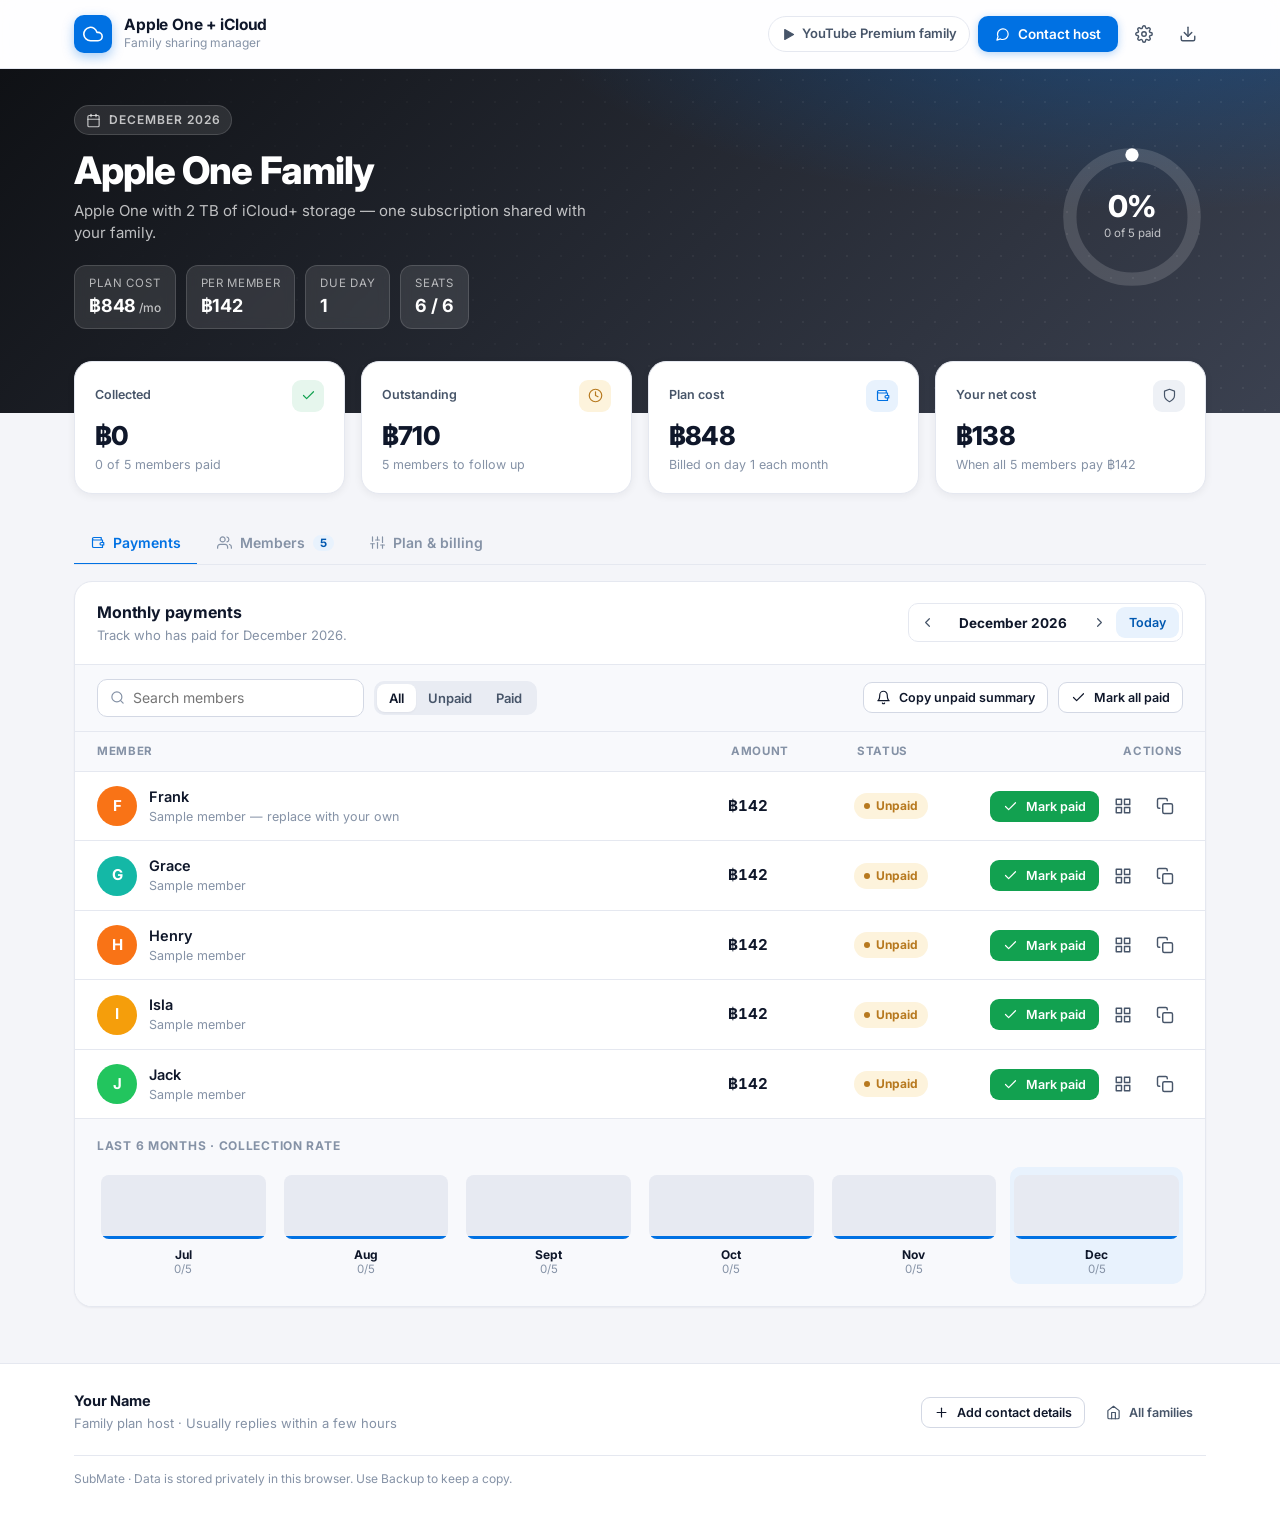
==== apple/index.html @ 01348d79 "Initial commit for SubMate" ====
<!DOCTYPE html>
<html lang="en" data-theme="apple">
<head>
  <meta charset="UTF-8">
  <meta name="viewport" content="width=device-width, initial-scale=1.0">
  <title>Apple One Family — Payments &amp; Members | SubMate</title>
  <meta name="description" content="Manage your Apple One + iCloud family plan: track monthly payments, members, and contact your host.">
  <link rel="preconnect" href="https://fonts.googleapis.com">
  <link rel="preconnect" href="https://fonts.gstatic.com" crossorigin>
  <link href="https://fonts.googleapis.com/css2?family=Inter:wght@400;500;600;700;800&family=Noto+Sans+Thai:wght@400;500;600;700&display=swap" rel="stylesheet">
  <link rel="stylesheet" href="../shared/app.css">
</head>
<body>
  <div id="app"></div>
  <noscript>This app needs JavaScript to run.</noscript>
  <script src="../shared/core.js"></script>
  <script src="config.js"></script>
  <script src="../shared/site.js"></script>
</body>
</html>
---- shared/app.css ----
/* ==========================================================================
   SubMate — Shared Design System
   Clean, light, professional. Brand accent is set per site via [data-theme].
   ========================================================================== */

:root {
  --font: 'Inter', 'Noto Sans Thai', -apple-system, BlinkMacSystemFont, 'Segoe UI', sans-serif;

  --bg: #f4f5f9;
  --surface: #ffffff;
  --surface-2: #f8f9fc;
  --border: #e5e8f0;
  --border-strong: #d3d8e4;
  --text: #0f172a;
  --text-2: #475569;
  --muted: #8592a6;

  --accent: #4f46e5;
  --accent-dark: #3730a3;
  --accent-soft: #eef0ff;
  --hero-from: #131a33;
  --hero-to: #2b2f6b;

  --green: #12a150;
  --green-soft: #e6f6ed;
  --amber: #b7791f;
  --amber-soft: #fdf3dc;
  --red: #d92d3a;
  --red-soft: #fdecee;

  --r-sm: 8px;
  --r-md: 12px;
  --r-lg: 18px;
  --r-pill: 999px;

  --shadow-xs: 0 1px 2px rgba(15, 23, 42, .05);
  --shadow-sm: 0 2px 8px rgba(15, 23, 42, .06);
  --shadow-md: 0 8px 28px rgba(15, 23, 42, .10);
  --shadow-lg: 0 24px 60px rgba(15, 23, 42, .22);
  --ease: cubic-bezier(.2, .8, .2, 1);
}

[data-theme="youtube"] {
  --accent: #e5242b;
  --accent-dark: #b3141b;
  --accent-soft: #fdecec;
  --hero-from: #16090b;
  --hero-to: #6a1119;
}

[data-theme="apple"] {
  --accent: #0071e3;
  --accent-dark: #0058b0;
  --accent-soft: #e8f2fd;
  --hero-from: #0f1115;
  --hero-to: #3b4150;
}

*, *::before, *::after { box-sizing: border-box; margin: 0; padding: 0; }
html { scroll-behavior: smooth; }

body {
  font-family: var(--font);
  background: var(--bg);
  color: var(--text);
  line-height: 1.5;
  font-size: 15px;
  -webkit-font-smoothing: antialiased;
  min-height: 100vh;
  display: flex;
  flex-direction: column;
}

#app { flex: 1; display: flex; flex-direction: column; }
button { font-family: inherit; cursor: pointer; border: 0; background: none; color: inherit; }
a { color: inherit; text-decoration: none; }
:focus-visible { outline: 2px solid var(--accent); outline-offset: 2px; border-radius: 6px; }

.ic { width: 18px; height: 18px; flex: none; }
.ic.sm { width: 15px; height: 15px; }
.ic.lg { width: 22px; height: 22px; }

.container { width: 100%; max-width: 1180px; margin: 0 auto; padding: 0 24px; }

/* ---------- Top bar ---------- */
.topbar {
  position: sticky; top: 0; z-index: 50;
  background: rgba(255, 255, 255, .86);
  backdrop-filter: saturate(160%) blur(14px);
  -webkit-backdrop-filter: saturate(160%) blur(14px);
  border-bottom: 1px solid var(--border);
}
.topbar-inner {
  display: flex; align-items: center; gap: 16px;
  height: 68px;
}
.brand { display: flex; align-items: center; gap: 12px; min-width: 0; }
.brand-logo {
  width: 38px; height: 38px; border-radius: 10px; flex: none;
  display: grid; place-items: center; color: #fff;
  background: var(--accent);
  box-shadow: 0 4px 12px color-mix(in srgb, var(--accent) 35%, transparent);
}
.brand-logo svg { width: 20px; height: 20px; }
.brand-name { font-weight: 700; font-size: 15.5px; letter-spacing: -.01em; line-height: 1.2; white-space: nowrap; }
.brand-sub { font-size: 12px; color: var(--muted); white-space: nowrap; }

.topbar-spacer { flex: 1; }
.topbar-actions { display: flex; align-items: center; gap: 8px; }

.site-switch {
  display: inline-flex; align-items: center; gap: 6px;
  padding: 7px 12px; border-radius: var(--r-pill);
  font-size: 13px; font-weight: 600; color: var(--text-2);
  border: 1px solid var(--border); background: var(--surface);
  transition: all .15s var(--ease);
}
.site-switch:hover { border-color: var(--border-strong); color: var(--text); box-shadow: var(--shadow-xs); }

/* ---------- Buttons ---------- */
.btn {
  display: inline-flex; align-items: center; justify-content: center; gap: 8px;
  padding: 9px 16px; border-radius: 10px;
  font-size: 13.5px; font-weight: 600; line-height: 1.2;
  border: 1px solid transparent; white-space: nowrap;
  transition: transform .15s var(--ease), box-shadow .15s var(--ease), background .15s, border-color .15s, color .15s;
}
.btn:active { transform: translateY(1px); }
.btn-primary { background: var(--accent); color: #fff; box-shadow: 0 2px 8px color-mix(in srgb, var(--accent) 30%, transparent); }
.btn-primary:hover { background: var(--accent-dark); box-shadow: 0 6px 16px color-mix(in srgb, var(--accent) 35%, transparent); }
.btn-secondary { background: var(--surface); border-color: var(--border-strong); color: var(--text); }
.btn-secondary:hover { background: var(--surface-2); border-color: #bcc4d4; }
.btn-ghost { color: var(--text-2); }
.btn-ghost:hover { background: rgba(15, 23, 42, .05); color: var(--text); }
.btn-soft { background: var(--accent-soft); color: var(--accent-dark); }
.btn-soft:hover { background: color-mix(in srgb, var(--accent) 18%, white); }
.btn-success { background: var(--green); color: #fff; }
.btn-success:hover { background: #0e8a43; }
.btn-danger { background: var(--red-soft); color: var(--red); }
.btn-danger:hover { background: #fbd9dd; }
.btn-sm { padding: 7px 12px; font-size: 12.5px; border-radius: 9px; }
.btn-block { width: 100%; }
.btn[disabled] { opacity: .5; pointer-events: none; }

.icon-btn {
  width: 36px; height: 36px; border-radius: 10px;
  display: inline-grid; place-items: center; color: var(--text-2);
  transition: background .15s, color .15s;
}
.icon-btn:hover { background: rgba(15, 23, 42, .06); color: var(--text); }

/* ---------- Hero ---------- */
.hero {
  background:
    radial-gradient(900px 300px at 90% -20%, color-mix(in srgb, var(--accent) 35%, transparent), transparent 70%),
    linear-gradient(135deg, var(--hero-from), var(--hero-to));
  color: #fff;
  padding: 36px 0 84px;
  position: relative;
  overflow: hidden;
}
.hero::after {
  content: ''; position: absolute; inset: 0; pointer-events: none;
  background-image: radial-gradient(rgba(255, 255, 255, .06) 1px, transparent 1px);
  background-size: 22px 22px;
  mask-image: linear-gradient(90deg, transparent, #000 70%);
  -webkit-mask-image: linear-gradient(90deg, transparent, #000 70%);
}
.hero-inner { position: relative; z-index: 1; display: flex; align-items: center; justify-content: space-between; gap: 32px; flex-wrap: wrap; }
.hero-eyebrow {
  display: inline-flex; align-items: center; gap: 8px; font-size: 12px; font-weight: 600;
  letter-spacing: .08em; text-transform: uppercase; color: rgba(255, 255, 255, .72);
  padding: 5px 11px; border-radius: var(--r-pill); background: rgba(255, 255, 255, .1); border: 1px solid rgba(255, 255, 255, .14);
}
.hero h1 { font-size: clamp(26px, 4vw, 38px); font-weight: 800; letter-spacing: -.025em; line-height: 1.12; margin: 14px 0 8px; }
.hero p { color: rgba(255, 255, 255, .72); max-width: 520px; font-size: 15px; }
.hero-chips { display: flex; gap: 10px; flex-wrap: wrap; margin-top: 20px; }
.hero-chip {
  padding: 9px 14px; border-radius: 12px; background: rgba(255, 255, 255, .1);
  border: 1px solid rgba(255, 255, 255, .14); backdrop-filter: blur(6px);
}
.hero-chip .k { font-size: 11.5px; color: rgba(255, 255, 255, .65); text-transform: uppercase; letter-spacing: .06em; }
.hero-chip .v { font-size: 18px; font-weight: 700; letter-spacing: -.01em; }

.ring-wrap { position: relative; width: 148px; height: 148px; flex: none; }
.ring-wrap svg { width: 100%; height: 100%; transform: rotate(-90deg); }
.ring-bg { fill: none; stroke: rgba(255, 255, 255, .14); stroke-width: 9; }
.ring-fg { fill: none; stroke: #fff; stroke-width: 9; stroke-linecap: round; transition: stroke-dasharray .6s var(--ease); }
.ring-label { position: absolute; inset: 0; display: grid; place-content: center; text-align: center; }
.ring-label b { font-size: 30px; font-weight: 800; letter-spacing: -.03em; line-height: 1; }
.ring-label span { font-size: 11.5px; color: rgba(255, 255, 255, .7); margin-top: 4px; }

/* ---------- KPI ---------- */
.kpis {
  display: grid; grid-template-columns: repeat(4, 1fr); gap: 16px;
  margin-top: -52px; position: relative; z-index: 2;
}
.kpi {
  background: var(--surface); border: 1px solid var(--border); border-radius: var(--r-lg);
  padding: 18px 20px; box-shadow: var(--shadow-sm);
}
.kpi-top { display: flex; align-items: center; justify-content: space-between; margin-bottom: 10px; }
.kpi-label { font-size: 12.5px; font-weight: 600; color: var(--text-2); }
.kpi-ic { width: 32px; height: 32px; border-radius: 9px; display: grid; place-items: center; }
.kpi-ic.green { background: var(--green-soft); color: var(--green); }
.kpi-ic.amber { background: var(--amber-soft); color: var(--amber); }
.kpi-ic.accent { background: var(--accent-soft); color: var(--accent); }
.kpi-ic.slate { background: #eef1f6; color: #475569; }
.kpi-value { font-size: 26px; font-weight: 800; letter-spacing: -.03em; line-height: 1.1; }
.kpi-sub { font-size: 12.5px; color: var(--muted); margin-top: 6px; }

/* ---------- Tabs ---------- */
.tabs {
  display: flex; gap: 4px; margin: 28px 0 16px;
  border-bottom: 1px solid var(--border); overflow-x: auto;
}
.tab {
  display: inline-flex; align-items: center; gap: 8px;
  padding: 12px 16px; font-size: 14px; font-weight: 600; color: var(--muted);
  border-bottom: 2px solid transparent; margin-bottom: -1px; white-space: nowrap;
  transition: color .15s, border-color .15s;
}
.tab:hover { color: var(--text); }
.tab.active { color: var(--accent); border-color: var(--accent); }
.tab .count {
  font-size: 11.5px; padding: 1px 7px; border-radius: var(--r-pill);
  background: var(--accent-soft); color: var(--accent-dark); font-weight: 700;
}

/* ---------- Panels ---------- */
.panel {
  background: var(--surface); border: 1px solid var(--border);
  border-radius: var(--r-lg); box-shadow: var(--shadow-xs); overflow: hidden;
}
.panel.anim { animation: rise .25s var(--ease); }
@keyframes rise { from { opacity: 0; transform: translateY(6px); } to { opacity: 1; transform: none; } }

.panel-head {
  display: flex; align-items: center; justify-content: space-between; gap: 14px; flex-wrap: wrap;
  padding: 18px 22px; border-bottom: 1px solid var(--border);
}
.panel-title { font-size: 16px; font-weight: 700; letter-spacing: -.01em; }
.panel-desc { font-size: 13px; color: var(--muted); margin-top: 2px; }
.panel-body { padding: 22px; }

/* ---------- Month nav ---------- */
.month-nav {
  display: inline-flex; align-items: center; gap: 2px;
  border: 1px solid var(--border); border-radius: 10px; padding: 3px; background: var(--surface);
}
.month-label { min-width: 138px; text-align: center; font-weight: 700; font-size: 13.5px; padding: 0 6px; }
.month-nav .icon-btn { width: 30px; height: 30px; border-radius: 8px; }

/* ---------- Toolbar ---------- */
.toolbar {
  display: flex; align-items: center; justify-content: space-between; gap: 12px; flex-wrap: wrap;
  padding: 14px 22px; background: var(--surface-2); border-bottom: 1px solid var(--border);
}
.toolbar-left, .toolbar-right { display: flex; align-items: center; gap: 10px; flex-wrap: wrap; }

.search {
  display: flex; align-items: center; gap: 8px; min-width: 240px;
  background: var(--surface); border: 1px solid var(--border-strong); border-radius: 10px; padding: 0 12px; height: 38px;
  color: var(--muted); transition: border-color .15s, box-shadow .15s;
}
.search:focus-within { border-color: var(--accent); box-shadow: 0 0 0 3px color-mix(in srgb, var(--accent) 16%, transparent); }
.search input { border: 0; outline: 0; background: transparent; width: 100%; font: inherit; font-size: 14px; color: var(--text); }

.segmented { display: inline-flex; padding: 3px; background: #e9ecf3; border-radius: 10px; }
.segmented button {
  padding: 6px 12px; border-radius: 8px; font-size: 13px; font-weight: 600; color: var(--text-2);
  transition: all .15s;
}
.segmented button.active { background: var(--surface); color: var(--text); box-shadow: var(--shadow-xs); }

/* ---------- Rows / table ---------- */
.rows { display: flex; flex-direction: column; }
.row {
  display: grid; grid-template-columns: minmax(0, 2.2fr) 110px 120px minmax(190px, auto);
  align-items: center; gap: 16px; padding: 14px 22px;
  border-bottom: 1px solid var(--border);
  transition: background .15s;
}
.row:last-child { border-bottom: 0; }
.row:not(.head):hover { background: var(--surface-2); }
.row.head {
  padding-top: 11px; padding-bottom: 11px; background: var(--surface-2);
  font-size: 11.5px; font-weight: 700; letter-spacing: .06em; text-transform: uppercase; color: var(--muted);
}
.row.members { grid-template-columns: minmax(0, 2fr) minmax(0, 1.6fr) 110px 120px; }
.row.members .acts { justify-content: flex-end; }

.who { display: flex; align-items: center; gap: 12px; min-width: 0; }
.avatar {
  width: 40px; height: 40px; border-radius: 50%; flex: none;
  display: grid; place-items: center; font-weight: 700; font-size: 15px; color: #fff;
}
.who-name { font-weight: 600; font-size: 14.5px; white-space: nowrap; overflow: hidden; text-overflow: ellipsis; }
.who-meta { font-size: 12.5px; color: var(--muted); white-space: nowrap; overflow: hidden; text-overflow: ellipsis; }
.amt { font-weight: 700; font-variant-numeric: tabular-nums; }
.acts { display: flex; align-items: center; gap: 6px; justify-content: flex-end; }

.badge {
  display: inline-flex; align-items: center; gap: 6px;
  padding: 4px 10px; border-radius: var(--r-pill); font-size: 12px; font-weight: 700;
}
.badge::before { content: ''; width: 6px; height: 6px; border-radius: 50%; background: currentColor; }
.badge.paid { background: var(--green-soft); color: var(--green); }
.badge.pending { background: var(--amber-soft); color: var(--amber); }

.empty { text-align: center; padding: 56px 20px; color: var(--muted); }
.empty b { display: block; color: var(--text); font-size: 15px; margin-bottom: 4px; }

/* ---------- History strip ---------- */
.history { padding: 18px 22px 22px; border-top: 1px solid var(--border); background: var(--surface-2); }
.history-title { font-size: 12px; font-weight: 700; letter-spacing: .06em; text-transform: uppercase; color: var(--muted); margin-bottom: 12px; }
.history-bars { display: grid; grid-template-columns: repeat(6, 1fr); gap: 10px; }
.hbar { text-align: center; padding: 8px 4px; border-radius: 10px; transition: background .15s; }
.hbar:hover { background: rgba(15, 23, 42, .04); }
.hbar.current { background: var(--accent-soft); }
.hbar-track { height: 64px; background: #e7eaf2; border-radius: 8px; display: flex; align-items: flex-end; overflow: hidden; }
.hbar-fill { width: 100%; background: var(--accent); border-radius: 8px; transition: height .4s var(--ease); min-height: 3px; }
.hbar-m { font-size: 12px; font-weight: 700; margin-top: 8px; }
.hbar-v { font-size: 11.5px; color: var(--muted); }

/* ---------- Plan tab ---------- */
.grid-2 { display: grid; grid-template-columns: 1.15fr 1fr; gap: 24px; }
.breakdown { background: var(--surface-2); border: 1px solid var(--border); border-radius: var(--r-md); padding: 6px 18px; }
.bk-row { display: flex; align-items: center; justify-content: space-between; gap: 12px; padding: 12px 0; border-bottom: 1px dashed var(--border-strong); font-size: 14px; }
.bk-row:last-child { border-bottom: 0; }
.bk-row span:first-child { color: var(--text-2); }
.bk-row b { font-variant-numeric: tabular-nums; }
.bk-row.total { font-size: 15.5px; }
.bk-row.total b { color: var(--accent); }
.seat-meter { margin-bottom: 20px; }
.seat-head { display: flex; justify-content: space-between; font-size: 13px; font-weight: 600; margin-bottom: 8px; }
.seat-track { height: 8px; border-radius: var(--r-pill); background: #e7eaf2; overflow: hidden; }
.seat-fill { height: 100%; border-radius: var(--r-pill); background: var(--accent); transition: width .4s var(--ease); }
.seat-fill.over { background: var(--red); }

/* ---------- Forms ---------- */
.field { margin-bottom: 16px; }
.field label { display: block; font-size: 13px; font-weight: 600; margin-bottom: 6px; color: var(--text); }
.field .hint { font-size: 12px; color: var(--muted); margin-top: 5px; }
.input, .textarea, .select {
  width: 100%; font: inherit; font-size: 14px; color: var(--text);
  background: var(--surface); border: 1px solid var(--border-strong); border-radius: 10px;
  padding: 10px 12px; transition: border-color .15s, box-shadow .15s;
}
.textarea { resize: vertical; min-height: 96px; line-height: 1.5; }
.input:focus, .textarea:focus, .select:focus {
  outline: 0; border-color: var(--accent); box-shadow: 0 0 0 3px color-mix(in srgb, var(--accent) 16%, transparent);
}
.input-affix { position: relative; }
.input-affix .affix { position: absolute; left: 12px; top: 50%; transform: translateY(-50%); color: var(--muted); font-weight: 600; pointer-events: none; }
.input-affix .input { padding-left: 28px; }
.field-row { display: grid; grid-template-columns: 1fr 1fr; gap: 14px; }
.section-label {
  font-size: 11.5px; font-weight: 700; letter-spacing: .08em; text-transform: uppercase; color: var(--muted);
  margin: 6px 0 12px; padding-top: 6px;
}
.section-label:not(:first-child) { margin-top: 12px; border-top: 1px solid var(--border); padding-top: 18px; }
.toggle-row { display: flex; align-items: center; justify-content: space-between; gap: 12px; padding: 12px 14px; border: 1px solid var(--border-strong); border-radius: 10px; margin-bottom: 16px; }
.toggle-row b { font-size: 14px; display: block; }
.toggle-row small { color: var(--muted); font-size: 12.5px; }
.switch { position: relative; width: 42px; height: 24px; flex: none; }
.switch input { position: absolute; opacity: 0; inset: 0; cursor: pointer; z-index: 1; }
.switch span { position: absolute; inset: 0; background: #cbd2df; border-radius: var(--r-pill); transition: background .2s; }
.switch span::after { content: ''; position: absolute; width: 18px; height: 18px; left: 3px; top: 3px; background: #fff; border-radius: 50%; box-shadow: 0 1px 3px rgba(0, 0, 0, .25); transition: transform .2s var(--ease); }
.switch input:checked + span { background: var(--accent); }
.switch input:checked + span::after { transform: translateX(18px); }

/* ---------- Modals ---------- */
.modal-overlay {
  position: fixed; inset: 0; z-index: 200; display: flex; align-items: center; justify-content: center;
  padding: 20px; background: rgba(15, 23, 42, .55); backdrop-filter: blur(4px); -webkit-backdrop-filter: blur(4px);
  animation: fade .18s ease;
}
@keyframes fade { from { opacity: 0; } to { opacity: 1; } }
.modal {
  background: var(--surface); border-radius: 20px; box-shadow: var(--shadow-lg);
  width: 100%; max-width: 520px; max-height: calc(100vh - 40px); display: flex; flex-direction: column;
  animation: pop .22s var(--ease);
}
.modal.wide { max-width: 640px; }
@keyframes pop { from { opacity: 0; transform: translateY(12px) scale(.98); } to { opacity: 1; transform: none; } }
.modal-head { display: flex; align-items: center; justify-content: space-between; padding: 20px 24px 14px; }
.modal-head h2 { font-size: 18px; font-weight: 700; letter-spacing: -.01em; }
.modal-head p { font-size: 13px; color: var(--muted); margin-top: 2px; }
.modal-body { padding: 4px 24px 20px; overflow-y: auto; }
.modal-foot { display: flex; justify-content: flex-end; gap: 10px; padding: 14px 24px; border-top: 1px solid var(--border); background: var(--surface-2); border-radius: 0 0 20px 20px; }

/* ---------- Contact ---------- */
.host-card { display: flex; align-items: center; gap: 14px; padding: 16px; border-radius: var(--r-md); background: var(--accent-soft); margin-bottom: 18px; }
.host-card .avatar { width: 52px; height: 52px; font-size: 20px; background: var(--accent); }
.host-card b { font-size: 16px; display: block; }
.host-card span { font-size: 13px; color: var(--text-2); }
.contact-list { display: flex; flex-direction: column; gap: 10px; }
.contact-item {
  display: flex; align-items: center; gap: 14px; padding: 12px 14px;
  border: 1px solid var(--border); border-radius: var(--r-md); transition: all .15s var(--ease); background: var(--surface);
}
.contact-item:hover { border-color: var(--accent); box-shadow: var(--shadow-sm); transform: translateY(-1px); }
.contact-link { flex: 1; min-width: 0; display: flex; align-items: center; gap: 14px; color: inherit; }
.contact-ic { width: 40px; height: 40px; border-radius: 11px; display: grid; place-items: center; flex: none; color: #fff; }
.contact-ic.line { background: #06c755; }
.contact-ic.phone { background: #2563eb; }
.contact-ic.mail { background: #7c3aed; }
.contact-ic.fb { background: #1877f2; }
.contact-ic.ig { background: linear-gradient(135deg, #f58529, #dd2a7b 55%, #8134af); }
.contact-main { flex: 1; min-width: 0; }
.contact-main small { display: block; font-size: 11.5px; color: var(--muted); text-transform: uppercase; letter-spacing: .06em; font-weight: 600; }
.contact-main b { font-size: 14.5px; word-break: break-all; }
.contact-item.unset { opacity: .55; border-style: dashed; }
.contact-item.unset:hover { transform: none; box-shadow: none; border-color: var(--border); }
.contact-note { display: flex; align-items: center; gap: 8px; margin-top: 16px; font-size: 13px; color: var(--text-2); background: var(--surface-2); padding: 10px 12px; border-radius: 10px; }

/* ---------- Bill / QR ---------- */
.bill { background: var(--surface-2); border: 1px solid var(--border); border-radius: var(--r-md); padding: 16px; margin-bottom: 16px; }
.bill-head { display: flex; align-items: center; gap: 12px; margin-bottom: 12px; }
.bill-line { display: flex; justify-content: space-between; font-size: 14px; padding: 6px 0; color: var(--text-2); }
.bill-total { display: flex; justify-content: space-between; align-items: center; border-top: 1px dashed var(--border-strong); padding-top: 12px; margin-top: 6px; font-weight: 600; }
.bill-total b { font-size: 24px; color: var(--accent); letter-spacing: -.02em; }
.qr-card { border: 1px solid var(--border); border-radius: var(--r-md); padding: 18px; text-align: center; margin-bottom: 16px; }
.qr-badge { display: inline-block; background: #003764; color: #fff; font-size: 12px; font-weight: 700; letter-spacing: .06em; padding: 4px 12px; border-radius: var(--r-pill); margin-bottom: 12px; }
.qr-card .qr-img { display: block; margin: 0 auto; border: 1px solid var(--border); border-radius: 12px; padding: 8px; background: #fff; max-width: 100%; }
.qr-meta { margin-top: 12px; font-size: 13px; color: var(--text-2); display: flex; flex-direction: column; gap: 6px; }
.qr-meta .line { display: flex; justify-content: center; align-items: center; gap: 8px; }
.qr-meta b { font-family: ui-monospace, 'SF Mono', Menlo, monospace; color: var(--text); }
.qr-fallback { padding: 28px 16px; color: var(--text-2); }

/* ---------- Footer ---------- */
.footer { margin-top: 56px; background: var(--surface); border-top: 1px solid var(--border); }
.footer-inner { display: flex; justify-content: space-between; align-items: center; gap: 20px; flex-wrap: wrap; padding: 26px 24px; }
.footer-brand b { display: block; font-size: 14.5px; }
.footer-brand span { font-size: 13px; color: var(--muted); }
.footer-links { display: flex; gap: 8px; flex-wrap: wrap; }
.footer-copy { width: 100%; font-size: 12px; color: var(--muted); border-top: 1px solid var(--border); padding-top: 14px; }

/* ---------- Toasts ---------- */
.toasts { position: fixed; right: 20px; bottom: 20px; z-index: 400; display: flex; flex-direction: column; gap: 10px; pointer-events: none; }
.toast {
  display: flex; align-items: center; gap: 10px; background: #111827; color: #fff;
  padding: 12px 16px; border-radius: 12px; font-size: 14px; font-weight: 500;
  box-shadow: var(--shadow-md); pointer-events: auto; animation: toast-in .25s var(--ease);
  transition: opacity .2s, transform .2s;
}
.toast .ic { color: #4ade80; }
.toast.error .ic { color: #f87171; }
@keyframes toast-in { from { opacity: 0; transform: translateY(12px); } to { opacity: 1; transform: none; } }

/* ---------- Hub / landing ---------- */
.hub-hero { text-align: center; padding: 64px 0 100px; }
.hub-hero .hero-inner { justify-content: center; }
.hub-hero p { margin: 0 auto; }
.hub-grid { display: grid; grid-template-columns: repeat(2, 1fr); gap: 22px; margin-top: -64px; position: relative; z-index: 2; }
.site-card {
  background: var(--surface); border: 1px solid var(--border); border-radius: 22px; padding: 26px;
  box-shadow: var(--shadow-sm); display: flex; flex-direction: column; gap: 18px;
  transition: transform .2s var(--ease), box-shadow .2s var(--ease), border-color .2s;
}
.site-card:hover { transform: translateY(-4px); box-shadow: var(--shadow-md); border-color: var(--accent); }
.site-card-top { display: flex; align-items: center; gap: 14px; }
.site-card .brand-logo { width: 52px; height: 52px; border-radius: 14px; }
.site-card .brand-logo svg { width: 26px; height: 26px; }
.site-card h2 { font-size: 20px; letter-spacing: -.02em; }
.site-card p { color: var(--text-2); font-size: 14px; }
.site-stats { display: grid; grid-template-columns: repeat(3, 1fr); gap: 10px; }
.site-stat { background: var(--surface-2); border: 1px solid var(--border); border-radius: 12px; padding: 12px; }
.site-stat .k { font-size: 11px; color: var(--muted); text-transform: uppercase; letter-spacing: .06em; font-weight: 600; }
.site-stat .v { font-size: 19px; font-weight: 800; letter-spacing: -.02em; }
.hub-contact { margin-top: 36px; }

/* ---------- Responsive ---------- */
@media (max-width: 960px) {
  .kpis { grid-template-columns: repeat(2, 1fr); }
  .grid-2 { grid-template-columns: 1fr; }
  .brand-sub { display: none; }
  .btn .label-hide-md { display: none; }
}
@media (max-width: 760px) {
  .container { padding: 0 16px; }
  .topbar-inner { height: auto; padding: 10px 0; flex-wrap: wrap; }
  .site-switch span { display: none; }
  .hero { padding-bottom: 76px; }
  .ring-wrap { width: 120px; height: 120px; }
  .row.head { display: none; }
  .row, .row.members {
    grid-template-columns: 1fr auto; grid-template-areas: 'who amt' 'status acts'; gap: 10px 12px; padding: 14px 16px;
  }
  .row > :nth-child(1) { grid-area: who; }
  .row > :nth-child(2) { grid-area: amt; text-align: right; }
  .row > :nth-child(3) { grid-area: status; }
  .row > :nth-child(4) { grid-area: acts; }
  .row.members { grid-template-areas: 'who amt' 'meta acts'; }
  .row.members > :nth-child(2) { grid-area: meta; text-align: left; text-align: start; }
  .row.members > :nth-child(3) { grid-area: amt; }
  .row.members > :nth-child(4) { grid-area: acts; }
  .history-bars { gap: 6px; }
  .field-row { grid-template-columns: 1fr; }
  .hub-grid { grid-template-columns: 1fr; }
  .toolbar-left, .toolbar-right { width: 100%; }
  .search { flex: 1; min-width: 0; }
}
@media (max-width: 480px) {
  .kpis { grid-template-columns: 1fr; margin-top: -44px; }
  .modal-head, .modal-body, .modal-foot { padding-left: 18px; padding-right: 18px; }
}
@media (prefers-reduced-motion: reduce) {
  * { animation: none !important; transition: none !important; }
}
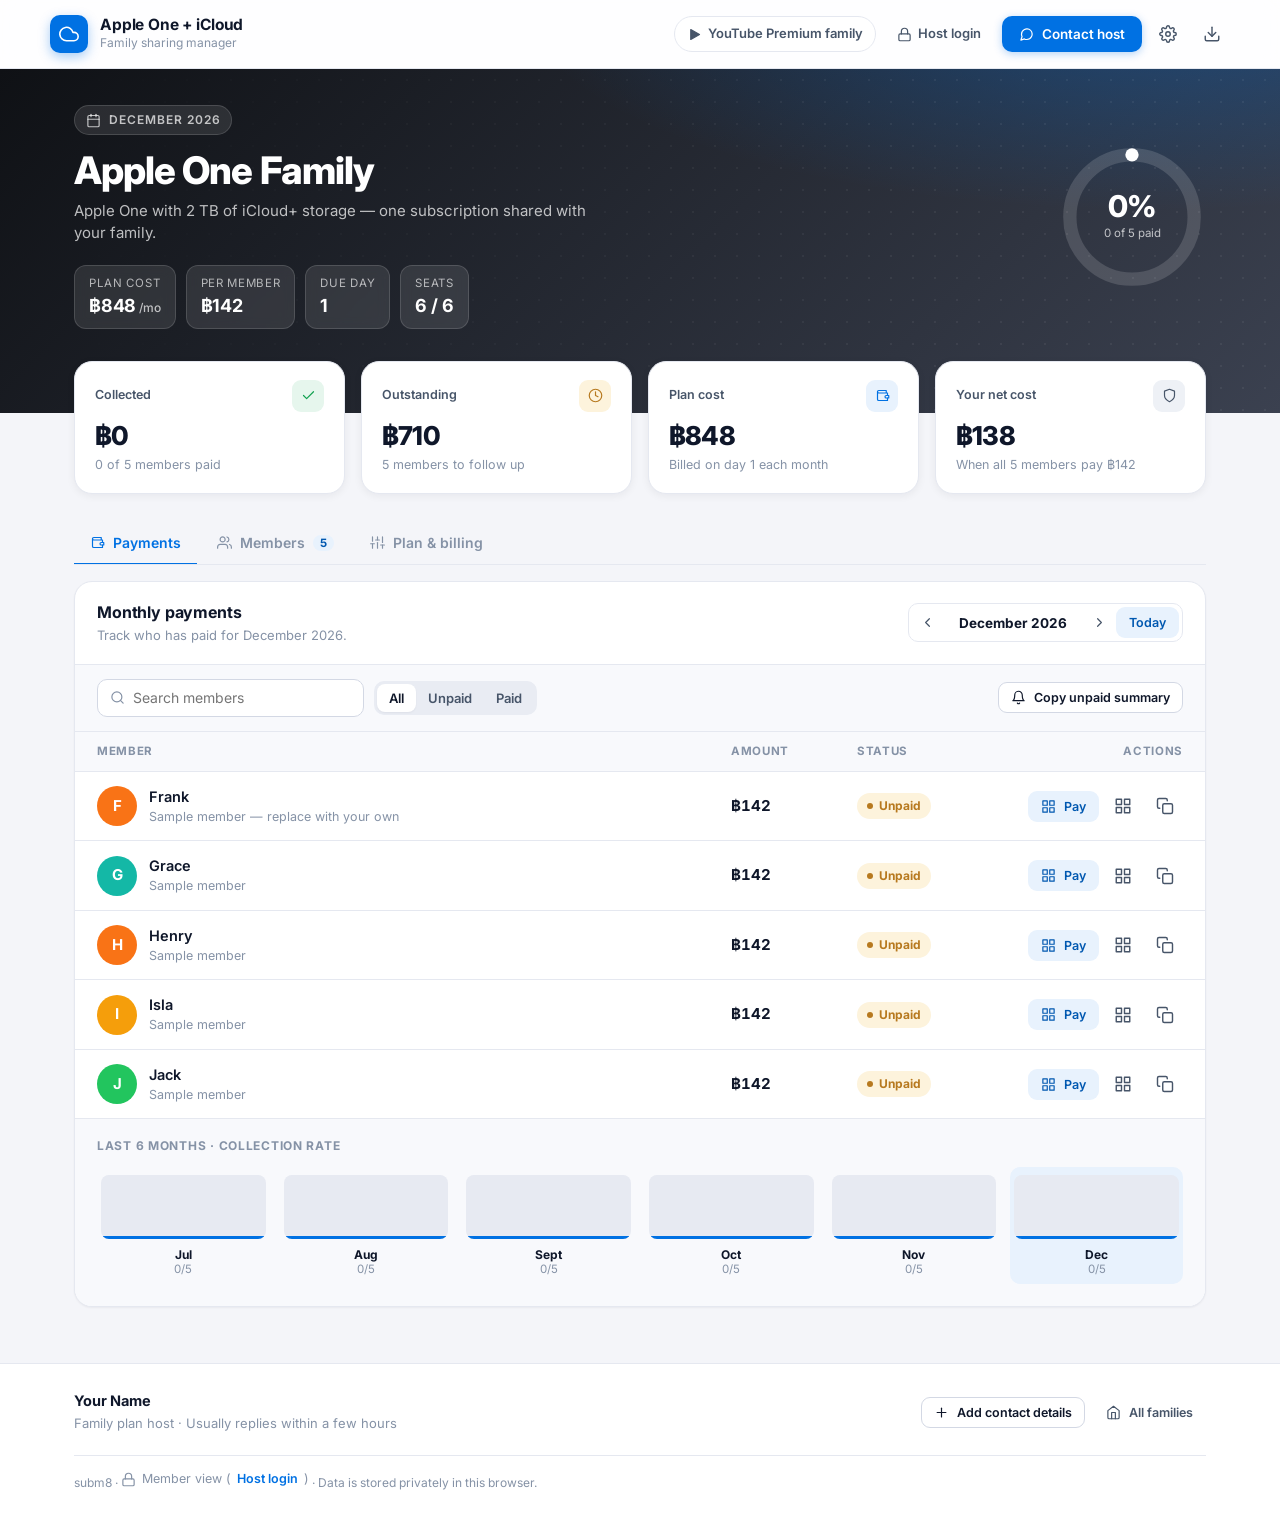
==== commit e41241f2: "Add host passcode auth, rename to subm8, and optimize for mobile/tablet" ====
--- a/apple/index.html
+++ b/apple/index.html
@@ -2,8 +2,8 @@
 <html lang="en" data-theme="apple">
 <head>
   <meta charset="UTF-8">
-  <meta name="viewport" content="width=device-width, initial-scale=1.0">
-  <title>Apple One Family — Payments &amp; Members | SubMate</title>
+  <meta name="viewport" content="width=device-width, initial-scale=1.0, viewport-fit=cover">
+  <title>Apple One Family — Payments &amp; Members | subm8</title>
   <meta name="description" content="Manage your Apple One + iCloud family plan: track monthly payments, members, and contact your host.">
   <link rel="preconnect" href="https://fonts.googleapis.com">
   <link rel="preconnect" href="https://fonts.gstatic.com" crossorigin>
--- a/shared/app.css
+++ b/shared/app.css
@@ -1,5 +1,5 @@
 /* ==========================================================================
-   SubMate — Shared Design System
+   subm8 — Shared Design System
    Clean, light, professional. Brand accent is set per site via [data-theme].
    ========================================================================== */
 
@@ -57,7 +57,7 @@
 }
 
 *, *::before, *::after { box-sizing: border-box; margin: 0; padding: 0; }
-html { scroll-behavior: smooth; }
+html { scroll-behavior: smooth; overflow-x: hidden; width: 100%; }
 
 body {
   font-family: var(--font);
@@ -67,6 +67,8 @@
   font-size: 15px;
   -webkit-font-smoothing: antialiased;
   min-height: 100vh;
+  overflow-x: hidden;
+  width: 100%;
   display: flex;
   flex-direction: column;
 }
@@ -469,43 +471,139 @@
 .site-stat { background: var(--surface-2); border: 1px solid var(--border); border-radius: 12px; padding: 12px; }
 .site-stat .k { font-size: 11px; color: var(--muted); text-transform: uppercase; letter-spacing: .06em; font-weight: 600; }
 .site-stat .v { font-size: 19px; font-weight: 800; letter-spacing: -.02em; }
-.hub-contact { margin-top: 36px; }
+/* ---------- Host Mode & PIN Security ---------- */
+.host-pill {
+  display: inline-flex; align-items: center; gap: 6px;
+  padding: 6px 12px; border-radius: var(--r-pill);
+  font-size: 13px; font-weight: 600;
+}
+.host-pill.unlocked {
+  background: var(--accent-soft); color: var(--accent-dark);
+  border: 1px solid color-mix(in srgb, var(--accent) 25%, transparent);
+}
+.host-pill.unlocked:hover {
+  background: color-mix(in srgb, var(--accent) 20%, white);
+}
+.banner-locked {
+  display: flex; align-items: center; justify-content: space-between; gap: 12px; flex-wrap: wrap;
+  background: var(--surface-2); border: 1px solid var(--border); border-radius: 12px;
+  padding: 12px 16px; margin-bottom: 16px; font-size: 13.5px; color: var(--text-2);
+}
+.banner-locked strong { color: var(--text); }
+.banner-locked .banner-link { color: var(--accent); font-weight: 600; cursor: pointer; }
+.banner-locked .banner-link:hover { text-decoration: underline; }
+.pin-input {
+  font-size: 24px; letter-spacing: 0.35em; text-align: center; font-weight: 700;
+  max-width: 240px; margin: 12px auto; display: block;
+}
+.pin-note { text-align: center; font-size: 13px; color: var(--muted); margin-bottom: 16px; }
+.mode-tag { display: inline-flex; align-items: center; gap: 6px; font-size: 12.5px; color: var(--muted); }
+.mode-tag a { color: var(--accent); font-weight: 600; }
+.mode-tag.unlocked { color: var(--accent-dark); font-weight: 600; }
 
 /* ---------- Responsive ---------- */
-@media (max-width: 960px) {
+.tabs { scrollbar-width: none; }
+.tabs::-webkit-scrollbar { display: none; }
+
+/* Laptop / small tablet landscape */
+@media (max-width: 1024px) {
   .kpis { grid-template-columns: repeat(2, 1fr); }
   .grid-2 { grid-template-columns: 1fr; }
   .brand-sub { display: none; }
-  .btn .label-hide-md { display: none; }
-}
-@media (max-width: 760px) {
-  .container { padding: 0 16px; }
-  .topbar-inner { height: auto; padding: 10px 0; flex-wrap: wrap; }
-  .site-switch span { display: none; }
-  .hero { padding-bottom: 76px; }
-  .ring-wrap { width: 120px; height: 120px; }
+}
+
+/* Tablet portrait and below: stack list rows into cards */
+@media (max-width: 860px) {
   .row.head { display: none; }
   .row, .row.members {
-    grid-template-columns: 1fr auto; grid-template-areas: 'who amt' 'status acts'; gap: 10px 12px; padding: 14px 16px;
+    grid-template-columns: minmax(0, 1fr) auto;
+    grid-template-areas: 'who amt' 'status acts';
+    gap: 10px 12px; padding: 14px 16px;
   }
   .row > :nth-child(1) { grid-area: who; }
   .row > :nth-child(2) { grid-area: amt; text-align: right; }
   .row > :nth-child(3) { grid-area: status; }
   .row > :nth-child(4) { grid-area: acts; }
   .row.members { grid-template-areas: 'who amt' 'meta acts'; }
-  .row.members > :nth-child(2) { grid-area: meta; text-align: left; text-align: start; }
-  .row.members > :nth-child(3) { grid-area: amt; }
+  .row.members > :nth-child(2) { grid-area: meta; text-align: left; }
+  .row.members > :nth-child(3) { grid-area: amt; text-align: right; }
   .row.members > :nth-child(4) { grid-area: acts; }
+  .hub-grid { grid-template-columns: 1fr; }
+  .field-row { grid-template-columns: 1fr 1fr; }
+}
+
+/* Large phones / small tablets */
+@media (max-width: 760px) {
+  .container { padding: 0 16px; }
+  .topbar-inner { height: auto; padding: 10px 0; flex-wrap: wrap; row-gap: 8px; }
+  .topbar-actions { margin-left: auto; }
+  .site-switch span { display: none; }
+  .hero { padding: 28px 0 76px; }
+  .hero-inner { gap: 22px; }
+  .ring-wrap { width: 120px; height: 120px; }
+  .ring-label b { font-size: 25px; }
   .history-bars { gap: 6px; }
-  .field-row { grid-template-columns: 1fr; }
-  .hub-grid { grid-template-columns: 1fr; }
+  .toolbar { padding: 12px 16px; }
   .toolbar-left, .toolbar-right { width: 100%; }
   .search { flex: 1; min-width: 0; }
-}
-@media (max-width: 480px) {
-  .kpis { grid-template-columns: 1fr; margin-top: -44px; }
+  .panel-head { padding: 16px; }
+  .panel-body { padding: 16px; }
+  .history { padding: 16px; }
+  /* 16px inputs stop iOS Safari from zooming the page on focus */
+  .input, .textarea, .select, .search input { font-size: 16px; }
+  .footer-inner { padding: 22px 16px; }
+}
+
+/* Phones */
+@media (max-width: 560px) {
+  .topbar-actions { gap: 6px; }
+  [data-action="open-contact"] span { display: none; }
+  [data-action="open-contact"] { width: 36px; height: 36px; padding: 0; border-radius: 10px; }
+  .host-pill { padding: 6px 10px; font-size: 12.5px; }
+  .field-row { grid-template-columns: 1fr; }
+  .kpis { grid-template-columns: repeat(2, 1fr); gap: 10px; margin-top: -44px; }
+  .kpi { padding: 14px; }
+  .kpi-value { font-size: 21px; }
+  .kpi-sub { font-size: 11.5px; }
+  .hero-chip { padding: 8px 12px; }
+  .hero-chip .v { font-size: 16px; }
+  .month-nav { width: 100%; justify-content: space-between; }
+  .panel-head > .month-nav { margin-top: 2px; }
+  .toast-wrap, .toasts { left: 12px; right: 12px; bottom: calc(12px + env(safe-area-inset-bottom)); }
+  .toast { width: 100%; }
+
+  /* Modals become bottom sheets */
+  .modal-overlay { align-items: flex-end; padding: 0; }
+  .modal, .modal.wide {
+    max-width: none; border-radius: 20px 20px 0 0;
+    max-height: 92vh; max-height: 92dvh; animation: sheet .26s var(--ease);
+  }
   .modal-head, .modal-body, .modal-foot { padding-left: 18px; padding-right: 18px; }
-}
+  .modal-foot { border-radius: 0; padding-bottom: calc(14px + env(safe-area-inset-bottom)); }
+  .modal-foot .btn { flex: 1; }
+  .contact-ic { width: 36px; height: 36px; }
+}
+@keyframes sheet { from { opacity: 0; transform: translateY(48px); } to { opacity: 1; transform: none; } }
+
+/* Touch devices: comfortable tap targets */
+@media (pointer: coarse) {
+  .icon-btn { width: 44px; height: 44px; }
+  .month-nav .icon-btn { width: 40px; height: 40px; }
+  .btn { min-height: 44px; }
+  .btn-sm { min-height: 40px; padding: 9px 14px; }
+  .segmented button { padding: 10px 14px; }
+  .tab { padding: 14px 16px; }
+  .search { height: 44px; }
+  .switch { width: 48px; height: 28px; }
+  .switch span::after { width: 22px; height: 22px; }
+  .switch input:checked + span::after { transform: translateX(20px); }
+  .site-card:hover, .contact-item:hover { transform: none; }
+}
+
+/* Notched phones / home indicator */
+.footer-inner { padding-bottom: calc(26px + env(safe-area-inset-bottom)); }
+.topbar-inner { padding-left: env(safe-area-inset-left); padding-right: env(safe-area-inset-right); }
+
 @media (prefers-reduced-motion: reduce) {
   * { animation: none !important; transition: none !important; }
 }
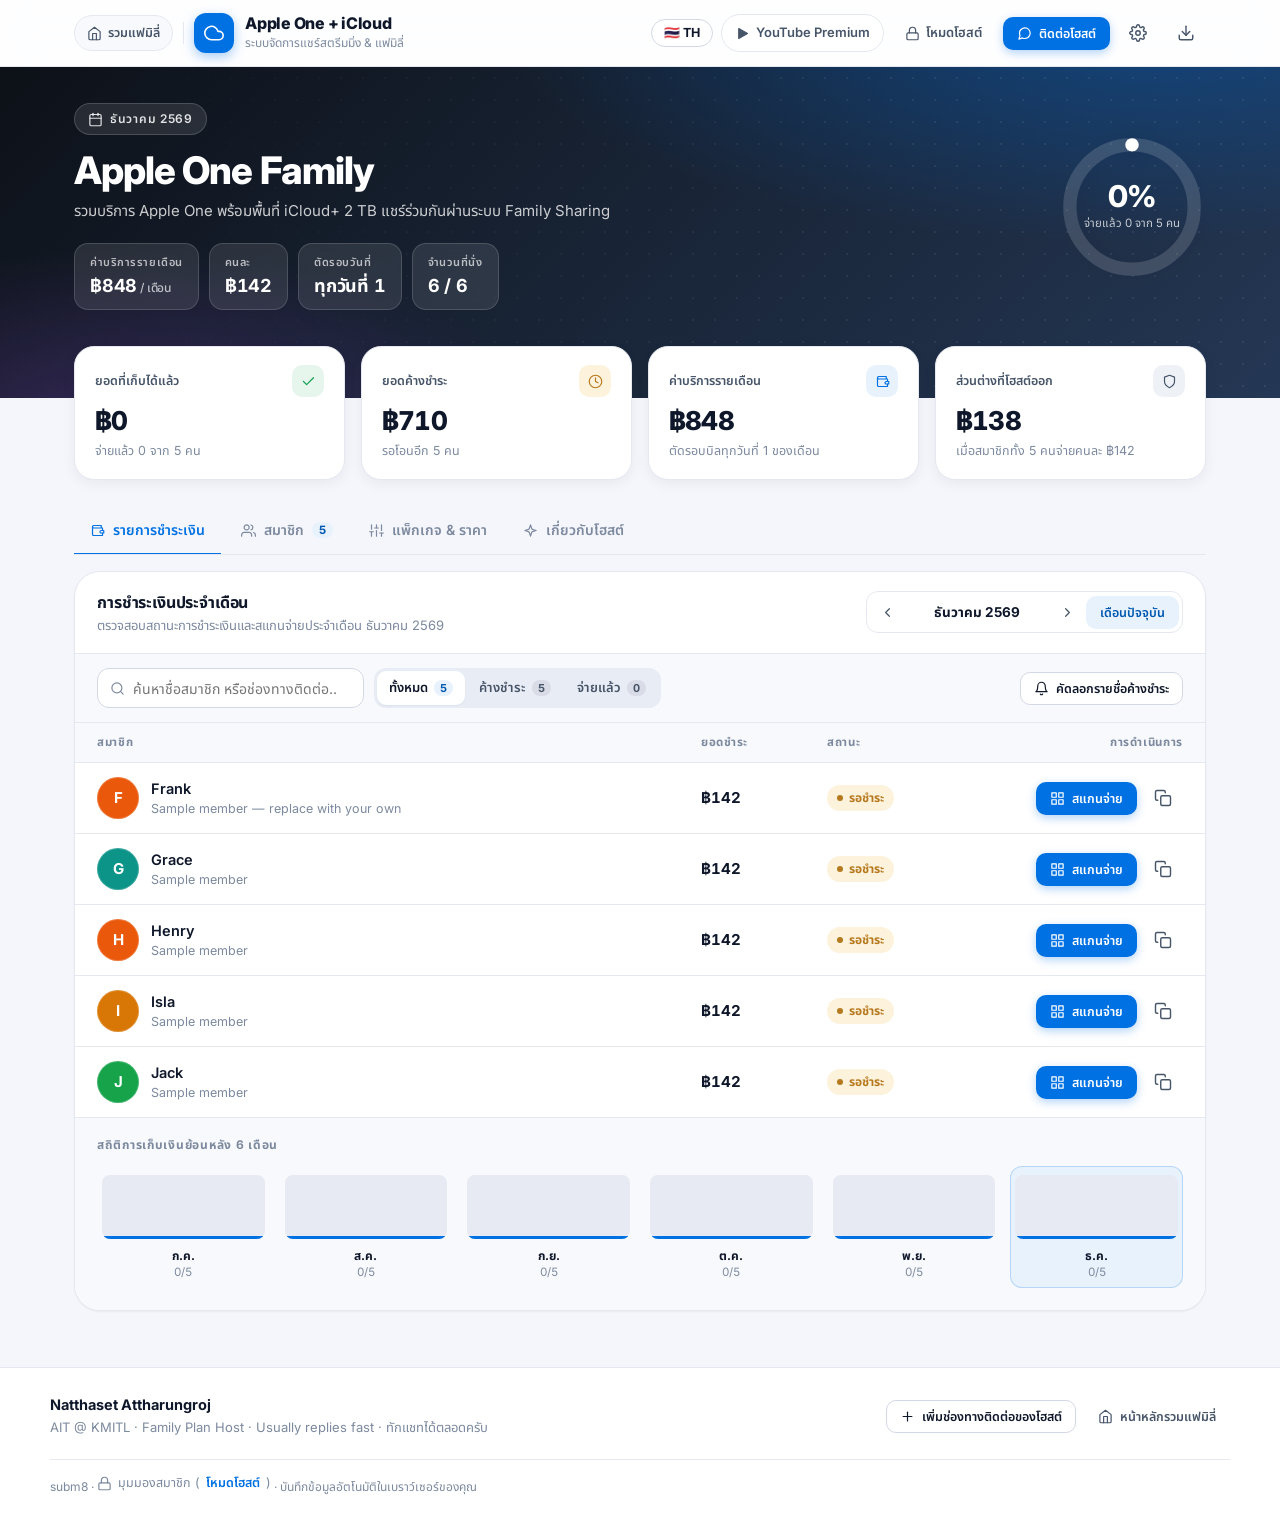
==== commit 0e6c3f65: "Add Gen Z Bento 'About Me' section (Natthaset Attharungroj) and optimize for iPhone safe areas & 44p" ====
--- a/apple/index.html
+++ b/apple/index.html
@@ -1,8 +1,11 @@
 <!DOCTYPE html>
-<html lang="en" data-theme="apple">
+<html lang="th" data-theme="apple">
 <head>
   <meta charset="UTF-8">
-  <meta name="viewport" content="width=device-width, initial-scale=1.0, viewport-fit=cover">
+  <meta name="viewport" content="width=device-width, initial-scale=1.0, maximum-scale=5.0, viewport-fit=cover">
+  <meta name="theme-color" content="#0d1118">
+  <meta name="apple-mobile-web-app-capable" content="yes">
+  <meta name="apple-mobile-web-app-status-bar-style" content="black-translucent">
   <title>Apple One Family — Payments &amp; Members | subm8</title>
   <meta name="description" content="Manage your Apple One + iCloud family plan: track monthly payments, members, and contact your host.">
   <link rel="preconnect" href="https://fonts.googleapis.com">
--- a/shared/app.css
+++ b/shared/app.css
@@ -1,25 +1,25 @@
 /* ==========================================================================
-   subm8 — Shared Design System
-   Clean, light, professional. Brand accent is set per site via [data-theme].
+   subm8 — Shared Design System & Gen Z Bento UI
+   Clean, light/chill, responsive for iPhone & desktop.
    ========================================================================== */
 
 :root {
   --font: 'Inter', 'Noto Sans Thai', -apple-system, BlinkMacSystemFont, 'Segoe UI', sans-serif;
 
-  --bg: #f4f5f9;
+  --bg: #f4f6fb;
   --surface: #ffffff;
   --surface-2: #f8f9fc;
   --border: #e5e8f0;
   --border-strong: #d3d8e4;
   --text: #0f172a;
   --text-2: #475569;
-  --muted: #8592a6;
+  --muted: #7c899e;
 
   --accent: #4f46e5;
   --accent-dark: #3730a3;
   --accent-soft: #eef0ff;
-  --hero-from: #131a33;
-  --hero-to: #2b2f6b;
+  --hero-from: #0f1428;
+  --hero-to: #252a64;
 
   --green: #12a150;
   --green-soft: #e6f6ed;
@@ -28,36 +28,50 @@
   --red: #d92d3a;
   --red-soft: #fdecee;
 
-  --r-sm: 8px;
-  --r-md: 12px;
-  --r-lg: 18px;
+  --r-sm: 10px;
+  --r-md: 14px;
+  --r-lg: 20px;
+  --r-xl: 26px;
   --r-pill: 999px;
 
   --shadow-xs: 0 1px 2px rgba(15, 23, 42, .05);
-  --shadow-sm: 0 2px 8px rgba(15, 23, 42, .06);
-  --shadow-md: 0 8px 28px rgba(15, 23, 42, .10);
+  --shadow-sm: 0 4px 14px rgba(15, 23, 42, .055);
+  --shadow-md: 0 12px 32px rgba(15, 23, 42, .10);
   --shadow-lg: 0 24px 60px rgba(15, 23, 42, .22);
   --ease: cubic-bezier(.2, .8, .2, 1);
+  --spring: cubic-bezier(.34, 1.56, .64, 1);
 }
 
 [data-theme="youtube"] {
   --accent: #e5242b;
   --accent-dark: #b3141b;
   --accent-soft: #fdecec;
-  --hero-from: #16090b;
-  --hero-to: #6a1119;
+  --hero-from: #14080a;
+  --hero-to: #5c1017;
 }
 
 [data-theme="apple"] {
   --accent: #0071e3;
   --accent-dark: #0058b0;
   --accent-soft: #e8f2fd;
-  --hero-from: #0f1115;
-  --hero-to: #3b4150;
-}
-
-*, *::before, *::after { box-sizing: border-box; margin: 0; padding: 0; }
-html { scroll-behavior: smooth; overflow-x: hidden; width: 100%; }
+  --hero-from: #0d1118;
+  --hero-to: #243754;
+}
+
+*, *::before, *::after {
+  box-sizing: border-box;
+  margin: 0;
+  padding: 0;
+  -webkit-tap-highlight-color: transparent;
+}
+
+html {
+  scroll-behavior: smooth;
+  overflow-x: hidden;
+  width: 100%;
+  max-width: 100vw;
+  -webkit-text-size-adjust: 100%;
+}
 
 body {
   font-family: var(--font);
@@ -67,44 +81,71 @@
   font-size: 15px;
   -webkit-font-smoothing: antialiased;
   min-height: 100vh;
+  min-height: 100dvh;
   overflow-x: hidden;
   width: 100%;
+  max-width: 100vw;
   display: flex;
   flex-direction: column;
 }
 
-#app { flex: 1; display: flex; flex-direction: column; }
-button { font-family: inherit; cursor: pointer; border: 0; background: none; color: inherit; }
-a { color: inherit; text-decoration: none; }
-:focus-visible { outline: 2px solid var(--accent); outline-offset: 2px; border-radius: 6px; }
+#app { flex: 1; display: flex; flex-direction: column; width: 100%; max-width: 100vw; overflow-x: hidden; }
+button { font-family: inherit; cursor: pointer; border: 0; background: none; color: inherit; touch-action: manipulation; }
+a { color: inherit; text-decoration: none; touch-action: manipulation; }
+:focus-visible { outline: 2px solid var(--accent); outline-offset: 2px; border-radius: 8px; }
 
 .ic { width: 18px; height: 18px; flex: none; }
 .ic.sm { width: 15px; height: 15px; }
 .ic.lg { width: 22px; height: 22px; }
 
-.container { width: 100%; max-width: 1180px; margin: 0 auto; padding: 0 24px; }
-
-/* ---------- Top bar ---------- */
+.container {
+  width: 100%;
+  max-width: 1180px;
+  margin: 0 auto;
+  padding-left: max(24px, env(safe-area-inset-left));
+  padding-right: max(24px, env(safe-area-inset-right));
+}
+
+.text-green { color: var(--green); }
+.text-amber { color: var(--amber); }
+
+/* ---------- Top bar (with iOS safe-area-inset-top support) ---------- */
 .topbar {
-  position: sticky; top: 0; z-index: 50;
+  position: sticky;
+  top: 0;
+  z-index: 50;
+  padding-top: env(safe-area-inset-top);
   background: rgba(255, 255, 255, .86);
-  backdrop-filter: saturate(160%) blur(14px);
-  -webkit-backdrop-filter: saturate(160%) blur(14px);
+  backdrop-filter: saturate(180%) blur(18px);
+  -webkit-backdrop-filter: saturate(180%) blur(18px);
   border-bottom: 1px solid var(--border);
 }
 .topbar-inner {
-  display: flex; align-items: center; gap: 16px;
-  height: 68px;
-}
-.brand { display: flex; align-items: center; gap: 12px; min-width: 0; }
+  display: flex; align-items: center; gap: 12px;
+  min-height: 66px;
+}
+.brand-group { display: flex; align-items: center; gap: 10px; min-width: 0; }
+.hub-back {
+  display: inline-flex; align-items: center; gap: 6px;
+  padding: 8px 12px; border-radius: var(--r-pill);
+  font-size: 12.5px; font-weight: 600; color: var(--text-2);
+  background: var(--surface-2); border: 1px solid var(--border);
+  transition: transform .2s var(--spring), background .15s, border-color .15s;
+  white-space: nowrap;
+}
+.hub-back:hover { color: var(--text); border-color: var(--border-strong); background: var(--surface); transform: translateY(-1px); }
+.hub-back:active { transform: scale(.96); }
+.topbar-div { width: 1px; height: 22px; background: var(--border); flex: none; }
+
+.brand { display: flex; align-items: center; gap: 11px; min-width: 0; }
 .brand-logo {
-  width: 38px; height: 38px; border-radius: 10px; flex: none;
+  width: 40px; height: 40px; border-radius: 12px; flex: none;
   display: grid; place-items: center; color: #fff;
   background: var(--accent);
   box-shadow: 0 4px 12px color-mix(in srgb, var(--accent) 35%, transparent);
 }
 .brand-logo svg { width: 20px; height: 20px; }
-.brand-name { font-weight: 700; font-size: 15.5px; letter-spacing: -.01em; line-height: 1.2; white-space: nowrap; }
+.brand-name { font-weight: 800; font-size: 16px; letter-spacing: -.015em; line-height: 1.2; white-space: nowrap; }
 .brand-sub { font-size: 12px; color: var(--muted); white-space: nowrap; }
 
 .topbar-spacer { flex: 1; }
@@ -112,85 +153,91 @@
 
 .site-switch {
   display: inline-flex; align-items: center; gap: 6px;
-  padding: 7px 12px; border-radius: var(--r-pill);
+  padding: 8px 13px; border-radius: var(--r-pill);
   font-size: 13px; font-weight: 600; color: var(--text-2);
   border: 1px solid var(--border); background: var(--surface);
-  transition: all .15s var(--ease);
-}
-.site-switch:hover { border-color: var(--border-strong); color: var(--text); box-shadow: var(--shadow-xs); }
+  transition: transform .2s var(--spring), border-color .15s, color .15s, box-shadow .15s;
+  white-space: nowrap;
+}
+.site-switch:hover { border-color: var(--border-strong); color: var(--text); box-shadow: var(--shadow-xs); transform: translateY(-1px); }
+.site-switch:active { transform: scale(.96); }
 
 /* ---------- Buttons ---------- */
 .btn {
-  display: inline-flex; align-items: center; justify-content: center; gap: 8px;
-  padding: 9px 16px; border-radius: 10px;
+  display: inline-flex; align-items: center; justify-content: center; gap: 7px;
+  padding: 10px 16px; border-radius: 12px;
   font-size: 13.5px; font-weight: 600; line-height: 1.2;
   border: 1px solid transparent; white-space: nowrap;
-  transition: transform .15s var(--ease), box-shadow .15s var(--ease), background .15s, border-color .15s, color .15s;
-}
-.btn:active { transform: translateY(1px); }
-.btn-primary { background: var(--accent); color: #fff; box-shadow: 0 2px 8px color-mix(in srgb, var(--accent) 30%, transparent); }
-.btn-primary:hover { background: var(--accent-dark); box-shadow: 0 6px 16px color-mix(in srgb, var(--accent) 35%, transparent); }
+  transition: transform .2s var(--spring), box-shadow .15s var(--ease), background .15s, border-color .15s, color .15s;
+}
+.btn:active { transform: scale(.97); }
+.btn-primary { background: var(--accent); color: #fff; box-shadow: 0 3px 10px color-mix(in srgb, var(--accent) 30%, transparent); }
+.btn-primary:hover { background: var(--accent-dark); box-shadow: 0 6px 18px color-mix(in srgb, var(--accent) 36%, transparent); transform: translateY(-1px); }
 .btn-secondary { background: var(--surface); border-color: var(--border-strong); color: var(--text); }
 .btn-secondary:hover { background: var(--surface-2); border-color: #bcc4d4; }
 .btn-ghost { color: var(--text-2); }
 .btn-ghost:hover { background: rgba(15, 23, 42, .05); color: var(--text); }
 .btn-soft { background: var(--accent-soft); color: var(--accent-dark); }
 .btn-soft:hover { background: color-mix(in srgb, var(--accent) 18%, white); }
-.btn-success { background: var(--green); color: #fff; }
+.btn-success { background: var(--green); color: #fff; box-shadow: 0 2px 8px rgba(18, 161, 80, .25); }
 .btn-success:hover { background: #0e8a43; }
-.btn-danger { background: var(--red-soft); color: var(--red); }
+.btn-danger { background: var(--red-soft); color: var(--red); border-color: color-mix(in srgb, var(--red) 18%, transparent); }
 .btn-danger:hover { background: #fbd9dd; }
-.btn-sm { padding: 7px 12px; font-size: 12.5px; border-radius: 9px; }
+.btn-sm { padding: 8px 13px; font-size: 12.5px; border-radius: 10px; }
 .btn-block { width: 100%; }
 .btn[disabled] { opacity: .5; pointer-events: none; }
 
 .icon-btn {
-  width: 36px; height: 36px; border-radius: 10px;
+  width: 40px; height: 40px; border-radius: 11px;
   display: inline-grid; place-items: center; color: var(--text-2);
-  transition: background .15s, color .15s;
+  transition: transform .2s var(--spring), background .15s, color .15s;
 }
 .icon-btn:hover { background: rgba(15, 23, 42, .06); color: var(--text); }
+.icon-btn:active { transform: scale(.93); }
 
 /* ---------- Hero ---------- */
 .hero {
   background:
-    radial-gradient(900px 300px at 90% -20%, color-mix(in srgb, var(--accent) 35%, transparent), transparent 70%),
+    radial-gradient(900px 320px at 88% -15%, color-mix(in srgb, var(--accent) 38%, transparent), transparent 70%),
+    radial-gradient(600px 260px at 10% 110%, rgba(168, 85, 247, .22), transparent 70%),
     linear-gradient(135deg, var(--hero-from), var(--hero-to));
   color: #fff;
-  padding: 36px 0 84px;
+  padding: 36px 0 88px;
   position: relative;
   overflow: hidden;
 }
 .hero::after {
   content: ''; position: absolute; inset: 0; pointer-events: none;
-  background-image: radial-gradient(rgba(255, 255, 255, .06) 1px, transparent 1px);
+  background-image: radial-gradient(rgba(255, 255, 255, .07) 1px, transparent 1px);
   background-size: 22px 22px;
   mask-image: linear-gradient(90deg, transparent, #000 70%);
   -webkit-mask-image: linear-gradient(90deg, transparent, #000 70%);
 }
 .hero-inner { position: relative; z-index: 1; display: flex; align-items: center; justify-content: space-between; gap: 32px; flex-wrap: wrap; }
 .hero-eyebrow {
-  display: inline-flex; align-items: center; gap: 8px; font-size: 12px; font-weight: 600;
-  letter-spacing: .08em; text-transform: uppercase; color: rgba(255, 255, 255, .72);
-  padding: 5px 11px; border-radius: var(--r-pill); background: rgba(255, 255, 255, .1); border: 1px solid rgba(255, 255, 255, .14);
-}
-.hero h1 { font-size: clamp(26px, 4vw, 38px); font-weight: 800; letter-spacing: -.025em; line-height: 1.12; margin: 14px 0 8px; }
-.hero p { color: rgba(255, 255, 255, .72); max-width: 520px; font-size: 15px; }
+  display: inline-flex; align-items: center; gap: 7px; font-size: 12px; font-weight: 600;
+  letter-spacing: .06em; text-transform: uppercase; color: rgba(255, 255, 255, .86);
+  padding: 6px 13px; border-radius: var(--r-pill); background: rgba(255, 255, 255, .1); border: 1px solid rgba(255, 255, 255, .16);
+}
+.hero h1 { font-size: clamp(26px, 4.2vw, 38px); font-weight: 800; letter-spacing: -.025em; line-height: 1.14; margin: 14px 0 8px; }
+.hero p { color: rgba(255, 255, 255, .78); max-width: 540px; font-size: 15px; }
 .hero-chips { display: flex; gap: 10px; flex-wrap: wrap; margin-top: 20px; }
 .hero-chip {
-  padding: 9px 14px; border-radius: 12px; background: rgba(255, 255, 255, .1);
-  border: 1px solid rgba(255, 255, 255, .14); backdrop-filter: blur(6px);
-}
-.hero-chip .k { font-size: 11.5px; color: rgba(255, 255, 255, .65); text-transform: uppercase; letter-spacing: .06em; }
-.hero-chip .v { font-size: 18px; font-weight: 700; letter-spacing: -.01em; }
+  padding: 10px 15px; border-radius: 14px; background: rgba(255, 255, 255, .10);
+  border: 1px solid rgba(255, 255, 255, .15); backdrop-filter: blur(8px);
+  -webkit-backdrop-filter: blur(8px);
+  text-align: left;
+}
+.hero-chip .k { font-size: 11px; color: rgba(255, 255, 255, .68); text-transform: uppercase; letter-spacing: .05em; font-weight: 600; }
+.hero-chip .v { font-size: 18px; font-weight: 700; letter-spacing: -.01em; margin-top: 2px; font-variant-numeric: tabular-nums; }
 
 .ring-wrap { position: relative; width: 148px; height: 148px; flex: none; }
-.ring-wrap svg { width: 100%; height: 100%; transform: rotate(-90deg); }
-.ring-bg { fill: none; stroke: rgba(255, 255, 255, .14); stroke-width: 9; }
+.ring-wrap svg { width: 100%; height: 100%; transform: rotate(-90deg); filter: drop-shadow(0 4px 12px rgba(0, 0, 0, .22)); }
+.ring-bg { fill: none; stroke: rgba(255, 255, 255, .15); stroke-width: 9; }
 .ring-fg { fill: none; stroke: #fff; stroke-width: 9; stroke-linecap: round; transition: stroke-dasharray .6s var(--ease); }
-.ring-label { position: absolute; inset: 0; display: grid; place-content: center; text-align: center; }
+.ring-label { position: absolute; inset: 0; display: grid; place-content: center; text-align: center; padding: 14px; }
 .ring-label b { font-size: 30px; font-weight: 800; letter-spacing: -.03em; line-height: 1; }
-.ring-label span { font-size: 11.5px; color: rgba(255, 255, 255, .7); margin-top: 4px; }
+.ring-label span { font-size: 11.5px; color: rgba(255, 255, 255, .75); margin-top: 4px; }
 
 /* ---------- KPI ---------- */
 .kpis {
@@ -200,21 +247,484 @@
 .kpi {
   background: var(--surface); border: 1px solid var(--border); border-radius: var(--r-lg);
   padding: 18px 20px; box-shadow: var(--shadow-sm);
-}
+  transition: transform .22s var(--spring), box-shadow .2s var(--ease);
+}
+.kpi:hover { transform: translateY(-2px); box-shadow: var(--shadow-md); }
 .kpi-top { display: flex; align-items: center; justify-content: space-between; margin-bottom: 10px; }
 .kpi-label { font-size: 12.5px; font-weight: 600; color: var(--text-2); }
-.kpi-ic { width: 32px; height: 32px; border-radius: 9px; display: grid; place-items: center; }
+.kpi-ic { width: 32px; height: 32px; border-radius: 10px; display: grid; place-items: center; }
 .kpi-ic.green { background: var(--green-soft); color: var(--green); }
 .kpi-ic.amber { background: var(--amber-soft); color: var(--amber); }
 .kpi-ic.accent { background: var(--accent-soft); color: var(--accent); }
 .kpi-ic.slate { background: #eef1f6; color: #475569; }
-.kpi-value { font-size: 26px; font-weight: 800; letter-spacing: -.03em; line-height: 1.1; }
+.kpi-value { font-size: 26px; font-weight: 800; letter-spacing: -.03em; line-height: 1.1; font-variant-numeric: tabular-nums; }
 .kpi-sub { font-size: 12.5px; color: var(--muted); margin-top: 6px; }
+
+/* ==========================================================================
+   "About Me" Gen Z Bento Grid Section
+   ========================================================================== */
+.about-bento-wrap {
+  margin-top: 32px;
+  scroll-margin-top: 84px;
+}
+.about-section-head {
+  display: flex; align-items: center; justify-content: space-between; margin-bottom: 14px;
+}
+.about-eyebrow {
+  display: inline-flex; align-items: center; gap: 6px;
+  font-size: 12px; font-weight: 800; letter-spacing: .08em; text-transform: uppercase;
+  color: #6366f1; background: #eef2ff; border: 1px solid #e0e7ff;
+  padding: 6px 14px; border-radius: var(--r-pill);
+}
+
+.bento-grid {
+  display: grid;
+  grid-template-columns: repeat(12, 1fr);
+  gap: 16px;
+}
+
+.bento-card {
+  background: var(--surface);
+  border: 1px solid var(--border);
+  border-radius: var(--r-xl);
+  padding: 22px;
+  box-shadow: var(--shadow-sm);
+  position: relative;
+  overflow: hidden;
+  transition: transform .28s var(--spring), box-shadow .25s var(--ease), border-color .2s;
+}
+.bento-card:hover {
+  transform: translateY(-3px);
+  box-shadow: var(--shadow-md);
+  border-color: #d0d7de;
+}
+
+.about-bento-wrap.vibe-glow .bento-profile {
+  background:
+    radial-gradient(500px 220px at 100% 0%, rgba(168, 85, 247, .10), transparent 70%),
+    radial-gradient(400px 200px at 0% 100%, rgba(56, 189, 248, .10), transparent 70%),
+    var(--surface);
+}
+
+/* 1. Profile Hero Card (7 cols) */
+.bento-profile {
+  grid-column: span 7;
+  display: flex;
+  flex-direction: column;
+  justify-content: space-between;
+  gap: 16px;
+}
+.bento-profile-top {
+  display: flex;
+  align-items: center;
+  gap: 18px;
+}
+.bento-photo-frame {
+  position: relative;
+  width: 92px;
+  height: 92px;
+  border-radius: 26px;
+  padding: 3px;
+  background: linear-gradient(135deg, #6366f1, #a855f7, #ec4899);
+  box-shadow: 0 8px 22px rgba(99, 102, 241, .25);
+  flex: none;
+  transition: transform .3s var(--spring);
+}
+.bento-photo-frame:hover {
+  transform: rotate(-3deg) scale(1.04);
+}
+.bento-photo {
+  width: 100%;
+  height: 100%;
+  object-fit: cover;
+  border-radius: 23px;
+  background: #1e1b4b;
+  display: block;
+}
+.bento-photo-badge {
+  position: absolute;
+  right: -6px;
+  bottom: -6px;
+  width: 30px;
+  height: 30px;
+  border-radius: 50%;
+  background: var(--surface);
+  border: 1px solid var(--border);
+  box-shadow: var(--shadow-xs);
+  display: grid;
+  place-items: center;
+  font-size: 15px;
+}
+
+.bento-profile-info {
+  flex: 1;
+  min-width: 0;
+}
+
+/* Live Status Pill */
+.status-live-pill {
+  display: inline-flex;
+  align-items: center;
+  gap: 8px;
+  padding: 6px 13px;
+  min-height: 36px;
+  border-radius: var(--r-pill);
+  background: #f0fdf4;
+  border: 1px solid #bbf7d0;
+  color: #15803d;
+  font-size: 12.5px;
+  font-weight: 700;
+  margin-bottom: 8px;
+  max-width: 100%;
+  transition: transform .22s var(--spring), background .15s, box-shadow .15s;
+}
+.status-live-pill:hover {
+  background: #dcfce7;
+  box-shadow: 0 4px 12px rgba(22, 163, 74, .14);
+  transform: scale(1.02);
+}
+.status-live-pill:active {
+  transform: scale(.95);
+}
+.status-pulse {
+  width: 8px;
+  height: 8px;
+  border-radius: 50%;
+  background: #22c55e;
+  flex: none;
+  box-shadow: 0 0 0 0 rgba(34, 197, 94, .7);
+  animation: pulse-green 2s infinite;
+}
+@keyframes pulse-green {
+  0% { box-shadow: 0 0 0 0 rgba(34, 197, 94, .65); }
+  70% { box-shadow: 0 0 0 7px rgba(34, 197, 94, 0); }
+  100% { box-shadow: 0 0 0 0 rgba(34, 197, 94, 0); }
+}
+.status-live-text {
+  white-space: nowrap;
+  overflow: hidden;
+  text-overflow: ellipsis;
+}
+
+.bento-name {
+  font-size: clamp(20px, 2.6vw, 25px);
+  font-weight: 800;
+  letter-spacing: -.025em;
+  line-height: 1.18;
+  color: var(--text);
+}
+.bento-role-row {
+  display: flex;
+  align-items: center;
+  gap: 8px;
+  flex-wrap: wrap;
+  margin-top: 8px;
+}
+.bento-tag-chip {
+  display: inline-flex;
+  align-items: center;
+  gap: 5px;
+  padding: 4px 11px;
+  border-radius: var(--r-pill);
+  font-size: 12px;
+  font-weight: 700;
+  background: #eef2ff;
+  color: #4338ca;
+  border: 1px solid #e0e7ff;
+}
+.bento-tag-chip.soft {
+  background: #fdf2f8;
+  color: #be185d;
+  border-color: #fce7f3;
+}
+.bento-bio {
+  font-size: 14px;
+  color: var(--text-2);
+  line-height: 1.55;
+  background: var(--surface-2);
+  padding: 12px 15px;
+  border-radius: 16px;
+  border: 1px solid var(--border);
+}
+
+/* 2. Age & Birthday Card (5 cols) */
+.bento-stat-card {
+  grid-column: span 5;
+  background:
+    radial-gradient(280px 180px at 100% 0%, rgba(244, 114, 182, .14), transparent 70%),
+    var(--surface);
+  display: flex;
+  flex-direction: column;
+  justify-content: space-between;
+  gap: 12px;
+}
+.bento-card-head {
+  display: flex;
+  align-items: center;
+  justify-content: space-between;
+  gap: 8px;
+}
+.bento-kicker {
+  font-size: 11px;
+  font-weight: 800;
+  letter-spacing: .07em;
+  text-transform: uppercase;
+  color: var(--muted);
+}
+.bento-mini-badge {
+  font-size: 11px;
+  font-weight: 700;
+  padding: 3px 9px;
+  border-radius: var(--r-pill);
+  background: #fdf2f8;
+  color: #db2777;
+  border: 1px solid #fbcfe8;
+}
+.bento-mini-badge.neon {
+  background: #ecfeff;
+  color: #0e7490;
+  border-color: #a5f3fc;
+}
+.bento-age-row {
+  display: flex;
+  align-items: center;
+  gap: 16px;
+}
+.bento-big-num {
+  font-size: 48px;
+  font-weight: 800;
+  letter-spacing: -.04em;
+  line-height: 1;
+  background: linear-gradient(135deg, #4f46e5, #db2777);
+  -webkit-background-clip: text;
+  background-clip: text;
+  color: transparent;
+}
+.bento-age-meta b {
+  display: block;
+  font-size: 16px;
+  font-weight: 700;
+}
+.bento-age-meta span {
+  font-size: 13.5px;
+  color: var(--text-2);
+}
+.bento-sub-pill {
+  display: inline-flex;
+  align-items: center;
+  align-self: flex-start;
+  padding: 6px 12px;
+  border-radius: 12px;
+  background: var(--surface-2);
+  border: 1px solid var(--border);
+  font-size: 12.5px;
+  font-weight: 600;
+  color: var(--text-2);
+}
+
+/* 3. Education Card (4 cols) */
+.bento-edu-card {
+  grid-column: span 4;
+  background:
+    radial-gradient(280px 180px at 100% 100%, rgba(56, 189, 248, .12), transparent 70%),
+    var(--surface);
+  display: flex;
+  flex-direction: column;
+  justify-content: space-between;
+  gap: 10px;
+}
+.bento-edu-title {
+  font-size: 16.5px;
+  font-weight: 800;
+  letter-spacing: -.015em;
+  line-height: 1.28;
+  color: var(--text);
+}
+.bento-edu-sub {
+  font-size: 13px;
+  color: var(--text-2);
+  line-height: 1.45;
+}
+.bento-edu-tags {
+  display: flex;
+  gap: 6px;
+  flex-wrap: wrap;
+  margin-top: 4px;
+}
+.bento-edu-tags span {
+  font-size: 11.5px;
+  font-weight: 600;
+  padding: 4px 10px;
+  border-radius: var(--r-pill);
+  background: var(--surface-2);
+  border: 1px solid var(--border);
+  color: var(--text-2);
+}
+
+/* 4. Interactive Stickers Card (4 cols) */
+.bento-stickers-card {
+  grid-column: span 4;
+  display: flex;
+  flex-direction: column;
+  justify-content: space-between;
+  gap: 12px;
+}
+.sticker-cloud {
+  display: flex;
+  flex-wrap: wrap;
+  gap: 8px;
+}
+.sticker-pill {
+  display: inline-flex;
+  align-items: center;
+  gap: 6px;
+  padding: 8px 13px;
+  min-height: 40px;
+  border-radius: 14px;
+  font-size: 13px;
+  font-weight: 700;
+  background: var(--surface-2);
+  border: 1.5px solid var(--border-strong);
+  color: var(--text-2);
+  box-shadow: 0 2px 0 rgba(15, 23, 42, .05);
+  transition: transform .22s var(--spring), background .15s, border-color .15s, color .15s, box-shadow .15s;
+}
+.sticker-pill:nth-child(odd) { transform: rotate(-1deg); }
+.sticker-pill:nth-child(even) { transform: rotate(1deg); }
+.sticker-pill:hover {
+  transform: translateY(-2px) scale(1.04) rotate(0deg);
+  border-color: #818cf8;
+  color: var(--text);
+}
+.sticker-pill:active {
+  transform: scale(.93);
+}
+.sticker-pill.active {
+  background: linear-gradient(135deg, #eef2ff, #fae8ff);
+  border-color: #818cf8;
+  color: #4338ca;
+  box-shadow: 0 4px 12px rgba(99, 102, 241, .16);
+}
+
+/* 5. Interactive Vibe & Quote Card (4 cols) */
+.bento-vibe-card {
+  grid-column: span 4;
+  display: flex;
+  flex-direction: column;
+  justify-content: space-between;
+  gap: 12px;
+  background:
+    radial-gradient(260px 180px at 0% 100%, rgba(168, 85, 247, .10), transparent 70%),
+    var(--surface);
+}
+.bento-quote {
+  background: var(--surface-2);
+  border: 1px solid var(--border);
+  border-radius: 16px;
+  padding: 12px 14px;
+  cursor: pointer;
+  transition: transform .2s var(--spring), border-color .15s;
+}
+.bento-quote:hover {
+  border-color: #a5b4fc;
+  transform: scale(1.01);
+}
+.bento-quote p {
+  font-size: 13px;
+  font-weight: 600;
+  color: var(--text);
+  line-height: 1.45;
+}
+.bento-quote footer {
+  font-size: 11.5px;
+  font-weight: 700;
+  color: #6366f1;
+  margin-top: 6px;
+}
+
+.bento-vibe-actions {
+  display: flex;
+  flex-wrap: wrap;
+  gap: 8px;
+}
+.bento-btn {
+  display: inline-flex;
+  align-items: center;
+  justify-content: center;
+  gap: 6px;
+  padding: 8px 12px;
+  min-height: 40px;
+  border-radius: 12px;
+  font-size: 12.5px;
+  font-weight: 700;
+  background: var(--surface-2);
+  border: 1px solid var(--border-strong);
+  color: var(--text);
+  transition: transform .22s var(--spring), background .15s, border-color .15s, color .15s;
+}
+.bento-btn:hover {
+  background: #eef2ff;
+  border-color: #a5b4fc;
+  color: #4338ca;
+  transform: translateY(-1px);
+}
+.bento-btn:active {
+  transform: scale(.95);
+}
+.bento-btn.active {
+  background: #eef2ff;
+  border-color: #818cf8;
+  color: #4338ca;
+}
+.bento-btn.copy-btn .ic {
+  display: none;
+}
+.bento-btn.copy-btn.copied {
+  background: var(--green-soft);
+  border-color: #86efac;
+  color: var(--green);
+}
+.bento-btn.copy-btn.copied .ic {
+  display: inline-block;
+}
+
+/* Equalizer Visualizer Bars */
+.eq-bars {
+  display: inline-flex;
+  align-items: flex-end;
+  gap: 3px;
+  height: 16px;
+}
+.eq-bars span {
+  width: 3px;
+  height: 5px;
+  border-radius: 99px;
+  background: #818cf8;
+  transition: height .2s;
+}
+.eq-bars.playing span:nth-child(1) { animation: eq-bounce .7s ease-in-out infinite alternate; }
+.eq-bars.playing span:nth-child(2) { animation: eq-bounce .5s ease-in-out .15s infinite alternate; }
+.eq-bars.playing span:nth-child(3) { animation: eq-bounce .65s ease-in-out .3s infinite alternate; }
+.eq-bars.playing span:nth-child(4) { animation: eq-bounce .55s ease-in-out .1s infinite alternate; }
+@keyframes eq-bounce {
+  0% { height: 4px; background: #818cf8; }
+  100% { height: 16px; background: #ec4899; }
+}
+
+.pop-anim {
+  animation: spring-pop .32s var(--spring);
+}
+@keyframes spring-pop {
+  0% { transform: scale(.92); }
+  60% { transform: scale(1.04); }
+  100% { transform: scale(1); }
+}
 
 /* ---------- Tabs ---------- */
 .tabs {
   display: flex; gap: 4px; margin: 28px 0 16px;
   border-bottom: 1px solid var(--border); overflow-x: auto;
+  -webkit-overflow-scrolling: touch;
 }
 .tab {
   display: inline-flex; align-items: center; gap: 8px;
@@ -232,7 +742,7 @@
 /* ---------- Panels ---------- */
 .panel {
   background: var(--surface); border: 1px solid var(--border);
-  border-radius: var(--r-lg); box-shadow: var(--shadow-xs); overflow: hidden;
+  border-radius: var(--r-xl); box-shadow: var(--shadow-xs); overflow: hidden;
 }
 .panel.anim { animation: rise .25s var(--ease); }
 @keyframes rise { from { opacity: 0; transform: translateY(6px); } to { opacity: 1; transform: none; } }
@@ -248,10 +758,10 @@
 /* ---------- Month nav ---------- */
 .month-nav {
   display: inline-flex; align-items: center; gap: 2px;
-  border: 1px solid var(--border); border-radius: 10px; padding: 3px; background: var(--surface);
-}
-.month-label { min-width: 138px; text-align: center; font-weight: 700; font-size: 13.5px; padding: 0 6px; }
-.month-nav .icon-btn { width: 30px; height: 30px; border-radius: 8px; }
+  border: 1px solid var(--border); border-radius: 12px; padding: 3px; background: var(--surface);
+}
+.month-label { min-width: 142px; text-align: center; font-weight: 700; font-size: 13.5px; padding: 0 6px; }
+.month-nav .icon-btn { width: 34px; height: 34px; border-radius: 9px; }
 
 /* ---------- Toolbar ---------- */
 .toolbar {
@@ -262,53 +772,72 @@
 
 .search {
   display: flex; align-items: center; gap: 8px; min-width: 240px;
-  background: var(--surface); border: 1px solid var(--border-strong); border-radius: 10px; padding: 0 12px; height: 38px;
+  background: var(--surface); border: 1px solid var(--border-strong); border-radius: 12px; padding: 0 12px; height: 40px;
   color: var(--muted); transition: border-color .15s, box-shadow .15s;
 }
 .search:focus-within { border-color: var(--accent); box-shadow: 0 0 0 3px color-mix(in srgb, var(--accent) 16%, transparent); }
 .search input { border: 0; outline: 0; background: transparent; width: 100%; font: inherit; font-size: 14px; color: var(--text); }
 
-.segmented { display: inline-flex; padding: 3px; background: #e9ecf3; border-radius: 10px; }
+.segmented { display: inline-flex; padding: 3px; background: #e8ecf4; border-radius: 12px; gap: 2px; }
 .segmented button {
-  padding: 6px 12px; border-radius: 8px; font-size: 13px; font-weight: 600; color: var(--text-2);
+  display: inline-flex; align-items: center; gap: 6px;
+  padding: 7px 12px; border-radius: 9px; font-size: 13px; font-weight: 600; color: var(--text-2);
   transition: all .15s;
 }
 .segmented button.active { background: var(--surface); color: var(--text); box-shadow: var(--shadow-xs); }
+.seg-count {
+  font-size: 11px; font-weight: 700; padding: 1px 6px; border-radius: var(--r-pill);
+  background: rgba(15, 23, 42, .07); color: var(--text-2); font-variant-numeric: tabular-nums;
+}
+.segmented button.active .seg-count {
+  background: var(--accent-soft); color: var(--accent-dark);
+}
 
 /* ---------- Rows / table ---------- */
 .rows { display: flex; flex-direction: column; }
 .row {
-  display: grid; grid-template-columns: minmax(0, 2.2fr) 110px 120px minmax(190px, auto);
+  display: grid; grid-template-columns: minmax(0, 2.2fr) 110px 150px minmax(190px, auto);
   align-items: center; gap: 16px; padding: 14px 22px;
   border-bottom: 1px solid var(--border);
   transition: background .15s;
 }
 .row:last-child { border-bottom: 0; }
 .row:not(.head):hover { background: var(--surface-2); }
+.row.is-paid { background: rgba(18, 161, 80, .018); }
+.row.is-paid:hover { background: rgba(18, 161, 80, .04); }
 .row.head {
   padding-top: 11px; padding-bottom: 11px; background: var(--surface-2);
   font-size: 11.5px; font-weight: 700; letter-spacing: .06em; text-transform: uppercase; color: var(--muted);
 }
-.row.members { grid-template-columns: minmax(0, 2fr) minmax(0, 1.6fr) 110px 120px; }
+.row.members { grid-template-columns: minmax(0, 2fr) minmax(0, 1.6fr) 110px 140px; }
 .row.members .acts { justify-content: flex-end; }
 
 .who { display: flex; align-items: center; gap: 12px; min-width: 0; }
 .avatar {
-  width: 40px; height: 40px; border-radius: 50%; flex: none;
+  width: 42px; height: 42px; border-radius: 50%; flex: none;
   display: grid; place-items: center; font-weight: 700; font-size: 15px; color: #fff;
+  box-shadow: inset 0 0 0 1px rgba(255, 255, 255, .2);
 }
 .who-name { font-weight: 600; font-size: 14.5px; white-space: nowrap; overflow: hidden; text-overflow: ellipsis; }
 .who-meta { font-size: 12.5px; color: var(--muted); white-space: nowrap; overflow: hidden; text-overflow: ellipsis; }
-.amt { font-weight: 700; font-variant-numeric: tabular-nums; }
+.amt { font-weight: 700; font-variant-numeric: tabular-nums; font-size: 15px; }
+.status-cell { display: flex; flex-direction: column; align-items: flex-start; gap: 3px; }
+.paid-date { font-size: 11.5px; color: var(--muted); font-weight: 500; }
 .acts { display: flex; align-items: center; gap: 6px; justify-content: flex-end; }
 
 .badge {
   display: inline-flex; align-items: center; gap: 6px;
-  padding: 4px 10px; border-radius: var(--r-pill); font-size: 12px; font-weight: 700;
+  padding: 4px 10px; border-radius: var(--r-pill); font-size: 12px; font-weight: 700; white-space: nowrap;
 }
 .badge::before { content: ''; width: 6px; height: 6px; border-radius: 50%; background: currentColor; }
 .badge.paid { background: var(--green-soft); color: var(--green); }
 .badge.pending { background: var(--amber-soft); color: var(--amber); }
+
+.due-pill {
+  display: inline-flex; align-items: center; gap: 5px;
+  padding: 3px 9px; border-radius: var(--r-pill); font-size: 11.5px; font-weight: 600;
+  background: var(--surface-2); color: var(--text-2); border: 1px solid var(--border);
+}
 
 .empty { text-align: center; padding: 56px 20px; color: var(--muted); }
 .empty b { display: block; color: var(--text); font-size: 15px; margin-bottom: 4px; }
@@ -317,13 +846,13 @@
 .history { padding: 18px 22px 22px; border-top: 1px solid var(--border); background: var(--surface-2); }
 .history-title { font-size: 12px; font-weight: 700; letter-spacing: .06em; text-transform: uppercase; color: var(--muted); margin-bottom: 12px; }
 .history-bars { display: grid; grid-template-columns: repeat(6, 1fr); gap: 10px; }
-.hbar { text-align: center; padding: 8px 4px; border-radius: 10px; transition: background .15s; }
+.hbar { text-align: center; padding: 8px 4px; border-radius: 12px; transition: background .15s; border: 1px solid transparent; }
 .hbar:hover { background: rgba(15, 23, 42, .04); }
-.hbar.current { background: var(--accent-soft); }
+.hbar.current { background: var(--accent-soft); border-color: color-mix(in srgb, var(--accent) 22%, transparent); }
 .hbar-track { height: 64px; background: #e7eaf2; border-radius: 8px; display: flex; align-items: flex-end; overflow: hidden; }
 .hbar-fill { width: 100%; background: var(--accent); border-radius: 8px; transition: height .4s var(--ease); min-height: 3px; }
 .hbar-m { font-size: 12px; font-weight: 700; margin-top: 8px; }
-.hbar-v { font-size: 11.5px; color: var(--muted); }
+.hbar-v { font-size: 11.5px; color: var(--muted); font-variant-numeric: tabular-nums; }
 
 /* ---------- Plan tab ---------- */
 .grid-2 { display: grid; grid-template-columns: 1.15fr 1fr; gap: 24px; }
@@ -334,7 +863,7 @@
 .bk-row b { font-variant-numeric: tabular-nums; }
 .bk-row.total { font-size: 15.5px; }
 .bk-row.total b { color: var(--accent); }
-.seat-meter { margin-bottom: 20px; }
+.seat-meter { margin-bottom: 14px; }
 .seat-head { display: flex; justify-content: space-between; font-size: 13px; font-weight: 600; margin-bottom: 8px; }
 .seat-track { height: 8px; border-radius: var(--r-pill); background: #e7eaf2; overflow: hidden; }
 .seat-fill { height: 100%; border-radius: var(--r-pill); background: var(--accent); transition: width .4s var(--ease); }
@@ -346,9 +875,10 @@
 .field .hint { font-size: 12px; color: var(--muted); margin-top: 5px; }
 .input, .textarea, .select {
   width: 100%; font: inherit; font-size: 14px; color: var(--text);
-  background: var(--surface); border: 1px solid var(--border-strong); border-radius: 10px;
+  background: var(--surface); border: 1px solid var(--border-strong); border-radius: 12px;
   padding: 10px 12px; transition: border-color .15s, box-shadow .15s;
 }
+.input[readonly], .textarea[readonly] { background: var(--surface-2); color: var(--text-2); }
 .textarea { resize: vertical; min-height: 96px; line-height: 1.5; }
 .input:focus, .textarea:focus, .select:focus {
   outline: 0; border-color: var(--accent); box-shadow: 0 0 0 3px color-mix(in srgb, var(--accent) 16%, transparent);
@@ -361,36 +891,37 @@
   font-size: 11.5px; font-weight: 700; letter-spacing: .08em; text-transform: uppercase; color: var(--muted);
   margin: 6px 0 12px; padding-top: 6px;
 }
-.section-label:not(:first-child) { margin-top: 12px; border-top: 1px solid var(--border); padding-top: 18px; }
-.toggle-row { display: flex; align-items: center; justify-content: space-between; gap: 12px; padding: 12px 14px; border: 1px solid var(--border-strong); border-radius: 10px; margin-bottom: 16px; }
+.section-label:not(:first-child) { margin-top: 14px; border-top: 1px solid var(--border); padding-top: 16px; }
+.toggle-row { display: flex; align-items: center; justify-content: space-between; gap: 12px; padding: 12px 14px; border: 1px solid var(--border-strong); border-radius: 12px; margin-bottom: 16px; }
 .toggle-row b { font-size: 14px; display: block; }
 .toggle-row small { color: var(--muted); font-size: 12.5px; }
-.switch { position: relative; width: 42px; height: 24px; flex: none; }
+.switch { position: relative; width: 44px; height: 26px; flex: none; }
 .switch input { position: absolute; opacity: 0; inset: 0; cursor: pointer; z-index: 1; }
 .switch span { position: absolute; inset: 0; background: #cbd2df; border-radius: var(--r-pill); transition: background .2s; }
-.switch span::after { content: ''; position: absolute; width: 18px; height: 18px; left: 3px; top: 3px; background: #fff; border-radius: 50%; box-shadow: 0 1px 3px rgba(0, 0, 0, .25); transition: transform .2s var(--ease); }
+.switch span::after { content: ''; position: absolute; width: 20px; height: 20px; left: 3px; top: 3px; background: #fff; border-radius: 50%; box-shadow: 0 1px 3px rgba(0, 0, 0, .25); transition: transform .2s var(--spring); }
 .switch input:checked + span { background: var(--accent); }
 .switch input:checked + span::after { transform: translateX(18px); }
 
 /* ---------- Modals ---------- */
 .modal-overlay {
   position: fixed; inset: 0; z-index: 200; display: flex; align-items: center; justify-content: center;
-  padding: 20px; background: rgba(15, 23, 42, .55); backdrop-filter: blur(4px); -webkit-backdrop-filter: blur(4px);
+  padding: 20px; background: rgba(15, 23, 42, .55); backdrop-filter: blur(5px); -webkit-backdrop-filter: blur(5px);
   animation: fade .18s ease;
 }
 @keyframes fade { from { opacity: 0; } to { opacity: 1; } }
 .modal {
-  background: var(--surface); border-radius: 20px; box-shadow: var(--shadow-lg);
-  width: 100%; max-width: 520px; max-height: calc(100vh - 40px); display: flex; flex-direction: column;
-  animation: pop .22s var(--ease);
+  background: var(--surface); border-radius: 24px; box-shadow: var(--shadow-lg);
+  width: 100%; max-width: 520px; max-height: calc(100vh - 40px); max-height: calc(100dvh - 40px); display: flex; flex-direction: column;
+  animation: pop .24s var(--spring);
 }
 .modal.wide { max-width: 640px; }
-@keyframes pop { from { opacity: 0; transform: translateY(12px) scale(.98); } to { opacity: 1; transform: none; } }
+.modal-sheet-bar { display: none; }
+@keyframes pop { from { opacity: 0; transform: translateY(12px) scale(.97); } to { opacity: 1; transform: none; } }
 .modal-head { display: flex; align-items: center; justify-content: space-between; padding: 20px 24px 14px; }
 .modal-head h2 { font-size: 18px; font-weight: 700; letter-spacing: -.01em; }
 .modal-head p { font-size: 13px; color: var(--muted); margin-top: 2px; }
-.modal-body { padding: 4px 24px 20px; overflow-y: auto; }
-.modal-foot { display: flex; justify-content: flex-end; gap: 10px; padding: 14px 24px; border-top: 1px solid var(--border); background: var(--surface-2); border-radius: 0 0 20px 20px; }
+.modal-body { padding: 4px 24px 20px; overflow-y: auto; -webkit-overflow-scrolling: touch; }
+.modal-foot { display: flex; justify-content: flex-end; gap: 10px; padding: 14px 24px; border-top: 1px solid var(--border); background: var(--surface-2); border-radius: 0 0 24px 24px; }
 
 /* ---------- Contact ---------- */
 .host-card { display: flex; align-items: center; gap: 14px; padding: 16px; border-radius: var(--r-md); background: var(--accent-soft); margin-bottom: 18px; }
@@ -398,83 +929,124 @@
 .host-card b { font-size: 16px; display: block; }
 .host-card span { font-size: 13px; color: var(--text-2); }
 .contact-list { display: flex; flex-direction: column; gap: 10px; }
+.contact-grid { display: grid; grid-template-columns: repeat(auto-fill, minmax(260px, 1fr)); gap: 12px; }
 .contact-item {
   display: flex; align-items: center; gap: 14px; padding: 12px 14px;
-  border: 1px solid var(--border); border-radius: var(--r-md); transition: all .15s var(--ease); background: var(--surface);
-}
-.contact-item:hover { border-color: var(--accent); box-shadow: var(--shadow-sm); transform: translateY(-1px); }
+  border: 1px solid var(--border); border-radius: 16px; transition: all .2s var(--spring); background: var(--surface);
+}
+.contact-item:hover { border-color: var(--accent); box-shadow: var(--shadow-sm); transform: translateY(-2px); }
 .contact-link { flex: 1; min-width: 0; display: flex; align-items: center; gap: 14px; color: inherit; }
-.contact-ic { width: 40px; height: 40px; border-radius: 11px; display: grid; place-items: center; flex: none; color: #fff; }
+.contact-ic { width: 42px; height: 42px; border-radius: 12px; display: grid; place-items: center; flex: none; color: #fff; }
 .contact-ic.line { background: #06c755; }
 .contact-ic.phone { background: #2563eb; }
 .contact-ic.mail { background: #7c3aed; }
 .contact-ic.fb { background: #1877f2; }
 .contact-ic.ig { background: linear-gradient(135deg, #f58529, #dd2a7b 55%, #8134af); }
 .contact-main { flex: 1; min-width: 0; }
-.contact-main small { display: block; font-size: 11.5px; color: var(--muted); text-transform: uppercase; letter-spacing: .06em; font-weight: 600; }
+.contact-main small { display: block; font-size: 11px; color: var(--muted); text-transform: uppercase; letter-spacing: .06em; font-weight: 600; }
 .contact-main b { font-size: 14.5px; word-break: break-all; }
 .contact-item.unset { opacity: .55; border-style: dashed; }
 .contact-item.unset:hover { transform: none; box-shadow: none; border-color: var(--border); }
-.contact-note { display: flex; align-items: center; gap: 8px; margin-top: 16px; font-size: 13px; color: var(--text-2); background: var(--surface-2); padding: 10px 12px; border-radius: 10px; }
+.contact-note { display: flex; align-items: center; gap: 8px; margin-top: 16px; font-size: 13px; color: var(--text-2); background: var(--surface-2); padding: 10px 12px; border-radius: 12px; }
 
 /* ---------- Bill / QR ---------- */
-.bill { background: var(--surface-2); border: 1px solid var(--border); border-radius: var(--r-md); padding: 16px; margin-bottom: 16px; }
+.bill { background: var(--surface-2); border: 1px solid var(--border); border-radius: 16px; padding: 16px; margin-bottom: 14px; }
 .bill-head { display: flex; align-items: center; gap: 12px; margin-bottom: 12px; }
-.bill-line { display: flex; justify-content: space-between; font-size: 14px; padding: 6px 0; color: var(--text-2); }
-.bill-total { display: flex; justify-content: space-between; align-items: center; border-top: 1px dashed var(--border-strong); padding-top: 12px; margin-top: 6px; font-weight: 600; }
-.bill-total b { font-size: 24px; color: var(--accent); letter-spacing: -.02em; }
-.qr-card { border: 1px solid var(--border); border-radius: var(--r-md); padding: 18px; text-align: center; margin-bottom: 16px; }
+.bill-line { display: flex; justify-content: space-between; font-size: 13.5px; padding: 5px 0; color: var(--text-2); }
+.bill-total { display: flex; justify-content: space-between; align-items: center; border-top: 1px dashed var(--border-strong); padding-top: 12px; margin-top: 6px; font-weight: 600; gap: 12px; flex-wrap: wrap; }
+.bill-total-right { display: flex; align-items: center; gap: 10px; }
+.bill-total b { font-size: 24px; color: var(--accent); letter-spacing: -.02em; font-variant-numeric: tabular-nums; }
+.qr-card { border: 1px solid var(--border); border-radius: 16px; padding: 18px; text-align: center; margin-bottom: 14px; background: var(--surface); }
 .qr-badge { display: inline-block; background: #003764; color: #fff; font-size: 12px; font-weight: 700; letter-spacing: .06em; padding: 4px 12px; border-radius: var(--r-pill); margin-bottom: 12px; }
-.qr-card .qr-img { display: block; margin: 0 auto; border: 1px solid var(--border); border-radius: 12px; padding: 8px; background: #fff; max-width: 100%; }
-.qr-meta { margin-top: 12px; font-size: 13px; color: var(--text-2); display: flex; flex-direction: column; gap: 6px; }
+.qr-card .qr-img { display: block; margin: 0 auto; border: 1px solid var(--border); border-radius: 14px; padding: 8px; background: #fff; max-width: 100%; }
+.qr-meta { margin-top: 12px; font-size: 13px; color: var(--text-2); display: flex; flex-direction: column; gap: 4px; }
 .qr-meta .line { display: flex; justify-content: center; align-items: center; gap: 8px; }
-.qr-meta b { font-family: ui-monospace, 'SF Mono', Menlo, monospace; color: var(--text); }
-.qr-fallback { padding: 28px 16px; color: var(--text-2); }
+.qr-meta b { font-family: ui-monospace, 'SF Mono', Menlo, monospace; color: var(--text); font-size: 13.5px; }
+.qr-fallback { padding: 24px 16px; color: var(--text-2); font-size: 13.5px; background: var(--surface-2); border-radius: 12px; }
+
+.reminder-details {
+  border: 1px solid var(--border); border-radius: 16px; background: var(--surface-2); overflow: hidden;
+}
+.reminder-details summary {
+  list-style: none; display: flex; align-items: center; justify-content: space-between; gap: 10px;
+  padding: 10px 14px; font-size: 13px; font-weight: 600; color: var(--text-2); cursor: pointer;
+  user-select: none;
+}
+.reminder-details summary::-webkit-details-marker { display: none; }
+.reminder-details summary > span:first-child { display: inline-flex; align-items: center; gap: 7px; }
+.reminder-body { padding: 0 14px 14px; }
 
 /* ---------- Footer ---------- */
 .footer { margin-top: 56px; background: var(--surface); border-top: 1px solid var(--border); }
-.footer-inner { display: flex; justify-content: space-between; align-items: center; gap: 20px; flex-wrap: wrap; padding: 26px 24px; }
+.footer-inner {
+  display: flex; justify-content: space-between; align-items: center; gap: 20px; flex-wrap: wrap;
+  padding: 26px 0 calc(26px + env(safe-area-inset-bottom));
+}
 .footer-brand b { display: block; font-size: 14.5px; }
 .footer-brand span { font-size: 13px; color: var(--muted); }
 .footer-links { display: flex; gap: 8px; flex-wrap: wrap; }
 .footer-copy { width: 100%; font-size: 12px; color: var(--muted); border-top: 1px solid var(--border); padding-top: 14px; }
 
 /* ---------- Toasts ---------- */
-.toasts { position: fixed; right: 20px; bottom: 20px; z-index: 400; display: flex; flex-direction: column; gap: 10px; pointer-events: none; }
+.toasts {
+  position: fixed;
+  right: max(20px, env(safe-area-inset-right));
+  bottom: calc(20px + env(safe-area-inset-bottom));
+  z-index: 400;
+  display: flex;
+  flex-direction: column;
+  gap: 10px;
+  pointer-events: none;
+}
 .toast {
-  display: flex; align-items: center; gap: 10px; background: #111827; color: #fff;
-  padding: 12px 16px; border-radius: 12px; font-size: 14px; font-weight: 500;
-  box-shadow: var(--shadow-md); pointer-events: auto; animation: toast-in .25s var(--ease);
+  display: flex; align-items: center; gap: 10px; background: #0f172a; color: #fff;
+  padding: 12px 16px; border-radius: 14px; font-size: 14px; font-weight: 600;
+  box-shadow: var(--shadow-md); pointer-events: auto; animation: toast-in .28s var(--spring);
   transition: opacity .2s, transform .2s;
 }
 .toast .ic { color: #4ade80; }
 .toast.error .ic { color: #f87171; }
-@keyframes toast-in { from { opacity: 0; transform: translateY(12px); } to { opacity: 1; transform: none; } }
+@keyframes toast-in { from { opacity: 0; transform: translateY(14px) scale(.95); } to { opacity: 1; transform: none; } }
 
 /* ---------- Hub / landing ---------- */
-.hub-hero { text-align: center; padding: 64px 0 100px; }
+.hub-hero { text-align: center; padding: 54px 0 96px; }
 .hub-hero .hero-inner { justify-content: center; }
 .hub-hero p { margin: 0 auto; }
-.hub-grid { display: grid; grid-template-columns: repeat(2, 1fr); gap: 22px; margin-top: -64px; position: relative; z-index: 2; }
+.hub-grid { display: grid; grid-template-columns: repeat(2, 1fr); gap: 20px; margin-top: -58px; position: relative; z-index: 2; }
+.hub-contact { margin-top: 28px; }
+
 .site-card {
-  background: var(--surface); border: 1px solid var(--border); border-radius: 22px; padding: 26px;
+  background: var(--surface); border: 1px solid var(--border); border-radius: var(--r-xl); padding: 24px;
   box-shadow: var(--shadow-sm); display: flex; flex-direction: column; gap: 18px;
-  transition: transform .2s var(--ease), box-shadow .2s var(--ease), border-color .2s;
+  transition: transform .25s var(--spring), box-shadow .2s var(--ease), border-color .2s;
 }
 .site-card:hover { transform: translateY(-4px); box-shadow: var(--shadow-md); border-color: var(--accent); }
-.site-card-top { display: flex; align-items: center; gap: 14px; }
-.site-card .brand-logo { width: 52px; height: 52px; border-radius: 14px; }
+.site-card:active { transform: scale(.985); }
+.site-card-top { display: flex; align-items: flex-start; gap: 16px; }
+.site-card .brand-logo { width: 52px; height: 52px; border-radius: 15px; margin-top: 2px; }
 .site-card .brand-logo svg { width: 26px; height: 26px; }
-.site-card h2 { font-size: 20px; letter-spacing: -.02em; }
-.site-card p { color: var(--text-2); font-size: 14px; }
+.site-card-heading { flex: 1; min-width: 0; }
+.site-card-badges { display: flex; align-items: center; gap: 8px; flex-wrap: wrap; margin-bottom: 8px; }
+.site-card h2 { font-size: 20px; letter-spacing: -.02em; line-height: 1.2; }
+.site-card p { color: var(--text-2); font-size: 14px; margin-top: 4px; }
+
+.site-progress {
+  background: var(--surface-2); border: 1px solid var(--border); border-radius: 14px; padding: 11px 14px;
+}
+.site-progress-head {
+  display: flex; justify-content: space-between; align-items: center; font-size: 12.5px; color: var(--text-2); margin-bottom: 7px; font-weight: 500;
+}
+.site-progress-head b { color: var(--text); font-weight: 700; }
+
 .site-stats { display: grid; grid-template-columns: repeat(3, 1fr); gap: 10px; }
-.site-stat { background: var(--surface-2); border: 1px solid var(--border); border-radius: 12px; padding: 12px; }
-.site-stat .k { font-size: 11px; color: var(--muted); text-transform: uppercase; letter-spacing: .06em; font-weight: 600; }
-.site-stat .v { font-size: 19px; font-weight: 800; letter-spacing: -.02em; }
+.site-stat { background: var(--surface-2); border: 1px solid var(--border); border-radius: 14px; padding: 12px; }
+.site-stat .k { font-size: 11px; color: var(--muted); text-transform: uppercase; letter-spacing: .05em; font-weight: 600; }
+.site-stat .v { font-size: 18.5px; font-weight: 800; letter-spacing: -.02em; margin-top: 2px; font-variant-numeric: tabular-nums; }
+
 /* ---------- Host Mode & PIN Security ---------- */
 .host-pill {
   display: inline-flex; align-items: center; gap: 6px;
-  padding: 6px 12px; border-radius: var(--r-pill);
+  padding: 7px 12px; border-radius: var(--r-pill);
   font-size: 13px; font-weight: 600;
 }
 .host-pill.unlocked {
@@ -484,14 +1056,25 @@
 .host-pill.unlocked:hover {
   background: color-mix(in srgb, var(--accent) 20%, white);
 }
+.lang-pill {
+  display: inline-flex; align-items: center; justify-content: center; gap: 5px;
+  padding: 7px 12px; border-radius: var(--r-pill);
+  font-size: 12.5px; font-weight: 700;
+  border: 1px solid var(--border-strong); background: var(--surface);
+  color: var(--text); transition: transform .2s var(--spring), border-color .15s, background .15s; cursor: pointer;
+  line-height: 1; white-space: nowrap;
+}
+.lang-pill:hover {
+  border-color: var(--accent); background: var(--surface-2); box-shadow: var(--shadow-xs); color: var(--accent);
+}
+.lang-pill:active { transform: scale(.94); }
+
 .banner-locked {
   display: flex; align-items: center; justify-content: space-between; gap: 12px; flex-wrap: wrap;
-  background: var(--surface-2); border: 1px solid var(--border); border-radius: 12px;
+  background: var(--surface-2); border: 1px solid var(--border); border-radius: 14px;
   padding: 12px 16px; margin-bottom: 16px; font-size: 13.5px; color: var(--text-2);
 }
 .banner-locked strong { color: var(--text); }
-.banner-locked .banner-link { color: var(--accent); font-weight: 600; cursor: pointer; }
-.banner-locked .banner-link:hover { text-decoration: underline; }
 .pin-input {
   font-size: 24px; letter-spacing: 0.35em; text-align: center; font-weight: 700;
   max-width: 240px; margin: 12px auto; display: block;
@@ -501,18 +1084,25 @@
 .mode-tag a { color: var(--accent); font-weight: 600; }
 .mode-tag.unlocked { color: var(--accent-dark); font-weight: 600; }
 
-/* ---------- Responsive ---------- */
+/* ==========================================================================
+   Responsive & iPhone Optimization (iPhone 13/14/15/16 Pro & Max)
+   ========================================================================== */
 .tabs { scrollbar-width: none; }
 .tabs::-webkit-scrollbar { display: none; }
 
-/* Laptop / small tablet landscape */
+/* Laptop / tablet landscape */
 @media (max-width: 1024px) {
   .kpis { grid-template-columns: repeat(2, 1fr); }
   .grid-2 { grid-template-columns: 1fr; }
   .brand-sub { display: none; }
-}
-
-/* Tablet portrait and below: stack list rows into cards */
+  .bento-profile { grid-column: span 12; }
+  .bento-stat-card { grid-column: span 6; }
+  .bento-edu-card { grid-column: span 6; }
+  .bento-stickers-card { grid-column: span 6; }
+  .bento-vibe-card { grid-column: span 6; }
+}
+
+/* Tablet portrait and below */
 @media (max-width: 860px) {
   .row.head { display: none; }
   .row, .row.members {
@@ -522,7 +1112,7 @@
   }
   .row > :nth-child(1) { grid-area: who; }
   .row > :nth-child(2) { grid-area: amt; text-align: right; }
-  .row > :nth-child(3) { grid-area: status; }
+  .row > :nth-child(3) { grid-area: status; flex-direction: row; align-items: center; gap: 8px; }
   .row > :nth-child(4) { grid-area: acts; }
   .row.members { grid-template-areas: 'who amt' 'meta acts'; }
   .row.members > :nth-child(2) { grid-area: meta; text-align: left; }
@@ -534,75 +1124,118 @@
 
 /* Large phones / small tablets */
 @media (max-width: 760px) {
-  .container { padding: 0 16px; }
-  .topbar-inner { height: auto; padding: 10px 0; flex-wrap: wrap; row-gap: 8px; }
+  .container {
+    padding-left: max(16px, env(safe-area-inset-left));
+    padding-right: max(16px, env(safe-area-inset-right));
+  }
+  .topbar-inner { height: auto; min-height: 60px; padding: 8px 0; flex-wrap: wrap; row-gap: 8px; }
   .topbar-actions { margin-left: auto; }
-  .site-switch span { display: none; }
-  .hero { padding: 28px 0 76px; }
-  .hero-inner { gap: 22px; }
-  .ring-wrap { width: 120px; height: 120px; }
-  .ring-label b { font-size: 25px; }
+  .site-switch span, .hub-back span { display: none; }
+  .site-switch, .hub-back { width: 44px; height: 44px; padding: 0; justify-content: center; border-radius: 12px; }
+  .topbar-div { display: none; }
+  .hero { padding: 26px 0 74px; }
+  .hero-inner { gap: 20px; }
+  .ring-wrap { width: 118px; height: 118px; }
+  .ring-label b { font-size: 24px; }
   .history-bars { gap: 6px; }
   .toolbar { padding: 12px 16px; }
   .toolbar-left, .toolbar-right { width: 100%; }
-  .search { flex: 1; min-width: 0; }
+  .search { flex: 1; min-width: 0; height: 44px; }
   .panel-head { padding: 16px; }
   .panel-body { padding: 16px; }
   .history { padding: 16px; }
-  /* 16px inputs stop iOS Safari from zooming the page on focus */
+  /* 16px inputs stop iOS Safari from auto-zooming on focus */
   .input, .textarea, .select, .search input { font-size: 16px; }
-  .footer-inner { padding: 22px 16px; }
-}
-
-/* Phones */
+  .bento-profile,
+  .bento-stat-card,
+  .bento-edu-card,
+  .bento-stickers-card,
+  .bento-vibe-card {
+    grid-column: span 12;
+  }
+}
+
+/* iPhone 13 / 14 / 15 / 16 & Pro sizes (375px - 430px) */
 @media (max-width: 560px) {
   .topbar-actions { gap: 6px; }
   [data-action="open-contact"] span { display: none; }
-  [data-action="open-contact"] { width: 36px; height: 36px; padding: 0; border-radius: 10px; }
-  .host-pill { padding: 6px 10px; font-size: 12.5px; }
+  [data-action="open-contact"] { width: 44px; height: 44px; padding: 0; border-radius: 12px; }
+  .host-pill { min-height: 44px; padding: 0 12px; font-size: 12.5px; }
+  .lang-pill { min-height: 44px; padding: 0 12px; }
   .field-row { grid-template-columns: 1fr; }
   .kpis { grid-template-columns: repeat(2, 1fr); gap: 10px; margin-top: -44px; }
-  .kpi { padding: 14px; }
-  .kpi-value { font-size: 21px; }
+  .kpi { padding: 14px; border-radius: 18px; }
+  .kpi-value { font-size: 20px; }
   .kpi-sub { font-size: 11.5px; }
-  .hero-chip { padding: 8px 12px; }
+  .hero-chips { gap: 8px; width: 100%; }
+  .hero-chip { padding: 9px 12px; flex: 1 1 calc(50% - 8px); min-width: 120px; }
   .hero-chip .v { font-size: 16px; }
   .month-nav { width: 100%; justify-content: space-between; }
   .panel-head > .month-nav { margin-top: 2px; }
-  .toast-wrap, .toasts { left: 12px; right: 12px; bottom: calc(12px + env(safe-area-inset-bottom)); }
+  .segmented { width: 100%; display: grid; grid-template-columns: repeat(3, 1fr); }
+  .segmented button { justify-content: center; min-height: 40px; }
+  .toolbar-right .btn { flex: 1; }
+
+  /* Bento mobile layout refinements */
+  .bento-grid { gap: 12px; }
+  .bento-card { padding: 18px; border-radius: 22px; }
+  .bento-profile-top { flex-direction: row; align-items: center; gap: 14px; }
+  .bento-photo-frame { width: 78px; height: 78px; border-radius: 22px; }
+  .bento-photo { border-radius: 19px; }
+  .bento-name { font-size: 20px; }
+  .status-live-pill { font-size: 12px; padding: 6px 11px; min-height: 38px; }
+  .sticker-pill { min-height: 44px; padding: 9px 14px; font-size: 13px; flex: 1 1 auto; justify-content: center; }
+  .bento-vibe-actions { display: grid; grid-template-columns: 1fr 1fr; gap: 8px; }
+  .bento-vibe-actions .copy-btn { grid-column: span 2; }
+  .bento-btn { min-height: 44px; width: 100%; }
+
+  .site-card { padding: 20px; border-radius: 22px; }
+  .site-stats { gap: 8px; }
+  .site-stat { padding: 10px; }
+  .site-stat .v { font-size: 16.5px; }
+
+  .toast-wrap, .toasts {
+    left: max(12px, env(safe-area-inset-left));
+    right: max(12px, env(safe-area-inset-right));
+    bottom: calc(14px + env(safe-area-inset-bottom));
+  }
   .toast { width: 100%; }
 
-  /* Modals become bottom sheets */
+  /* Modals become iOS-style bottom sheets */
   .modal-overlay { align-items: flex-end; padding: 0; }
   .modal, .modal.wide {
-    max-width: none; border-radius: 20px 20px 0 0;
-    max-height: 92vh; max-height: 92dvh; animation: sheet .26s var(--ease);
+    max-width: none; border-radius: 24px 24px 0 0;
+    max-height: 92vh; max-height: 92dvh; animation: sheet .28s var(--ease);
   }
+  .modal-sheet-bar {
+    display: block; width: 40px; height: 5px; border-radius: 99px;
+    background: var(--border-strong); margin: 10px auto 0; flex: none;
+  }
+  .modal-head { padding-top: 12px; }
   .modal-head, .modal-body, .modal-foot { padding-left: 18px; padding-right: 18px; }
-  .modal-foot { border-radius: 0; padding-bottom: calc(14px + env(safe-area-inset-bottom)); }
-  .modal-foot .btn { flex: 1; }
-  .contact-ic { width: 36px; height: 36px; }
+  .modal-foot { border-radius: 0; padding-bottom: calc(16px + env(safe-area-inset-bottom)); }
+  .modal-foot .btn { flex: 1; min-height: 46px; }
+  .contact-ic { width: 40px; height: 40px; }
 }
 @keyframes sheet { from { opacity: 0; transform: translateY(48px); } to { opacity: 1; transform: none; } }
 
-/* Touch devices: comfortable tap targets */
+/* Touch devices: enforce minimum 44x44px comfortable tap targets */
 @media (pointer: coarse) {
-  .icon-btn { width: 44px; height: 44px; }
-  .month-nav .icon-btn { width: 40px; height: 40px; }
+  .icon-btn { min-width: 44px; min-height: 44px; }
+  .month-nav .icon-btn { min-width: 44px; min-height: 44px; }
   .btn { min-height: 44px; }
-  .btn-sm { min-height: 40px; padding: 9px 14px; }
-  .segmented button { padding: 10px 14px; }
-  .tab { padding: 14px 16px; }
-  .search { height: 44px; }
-  .switch { width: 48px; height: 28px; }
-  .switch span::after { width: 22px; height: 22px; }
+  .btn-sm { min-height: 44px; padding: 9px 14px; }
+  .segmented button { min-height: 44px; padding: 9px 12px; }
+  .tab { min-height: 48px; padding: 12px 16px; }
+  .search { min-height: 44px; }
+  .status-live-pill { min-height: 44px; }
+  .sticker-pill { min-height: 44px; }
+  .bento-btn { min-height: 44px; }
+  .switch { width: 50px; height: 30px; }
+  .switch span::after { width: 24px; height: 24px; }
   .switch input:checked + span::after { transform: translateX(20px); }
-  .site-card:hover, .contact-item:hover { transform: none; }
-}
-
-/* Notched phones / home indicator */
-.footer-inner { padding-bottom: calc(26px + env(safe-area-inset-bottom)); }
-.topbar-inner { padding-left: env(safe-area-inset-left); padding-right: env(safe-area-inset-right); }
+  .site-card:hover, .contact-item:hover, .kpi:hover, .bento-card:hover { transform: none; }
+}
 
 @media (prefers-reduced-motion: reduce) {
   * { animation: none !important; transition: none !important; }
